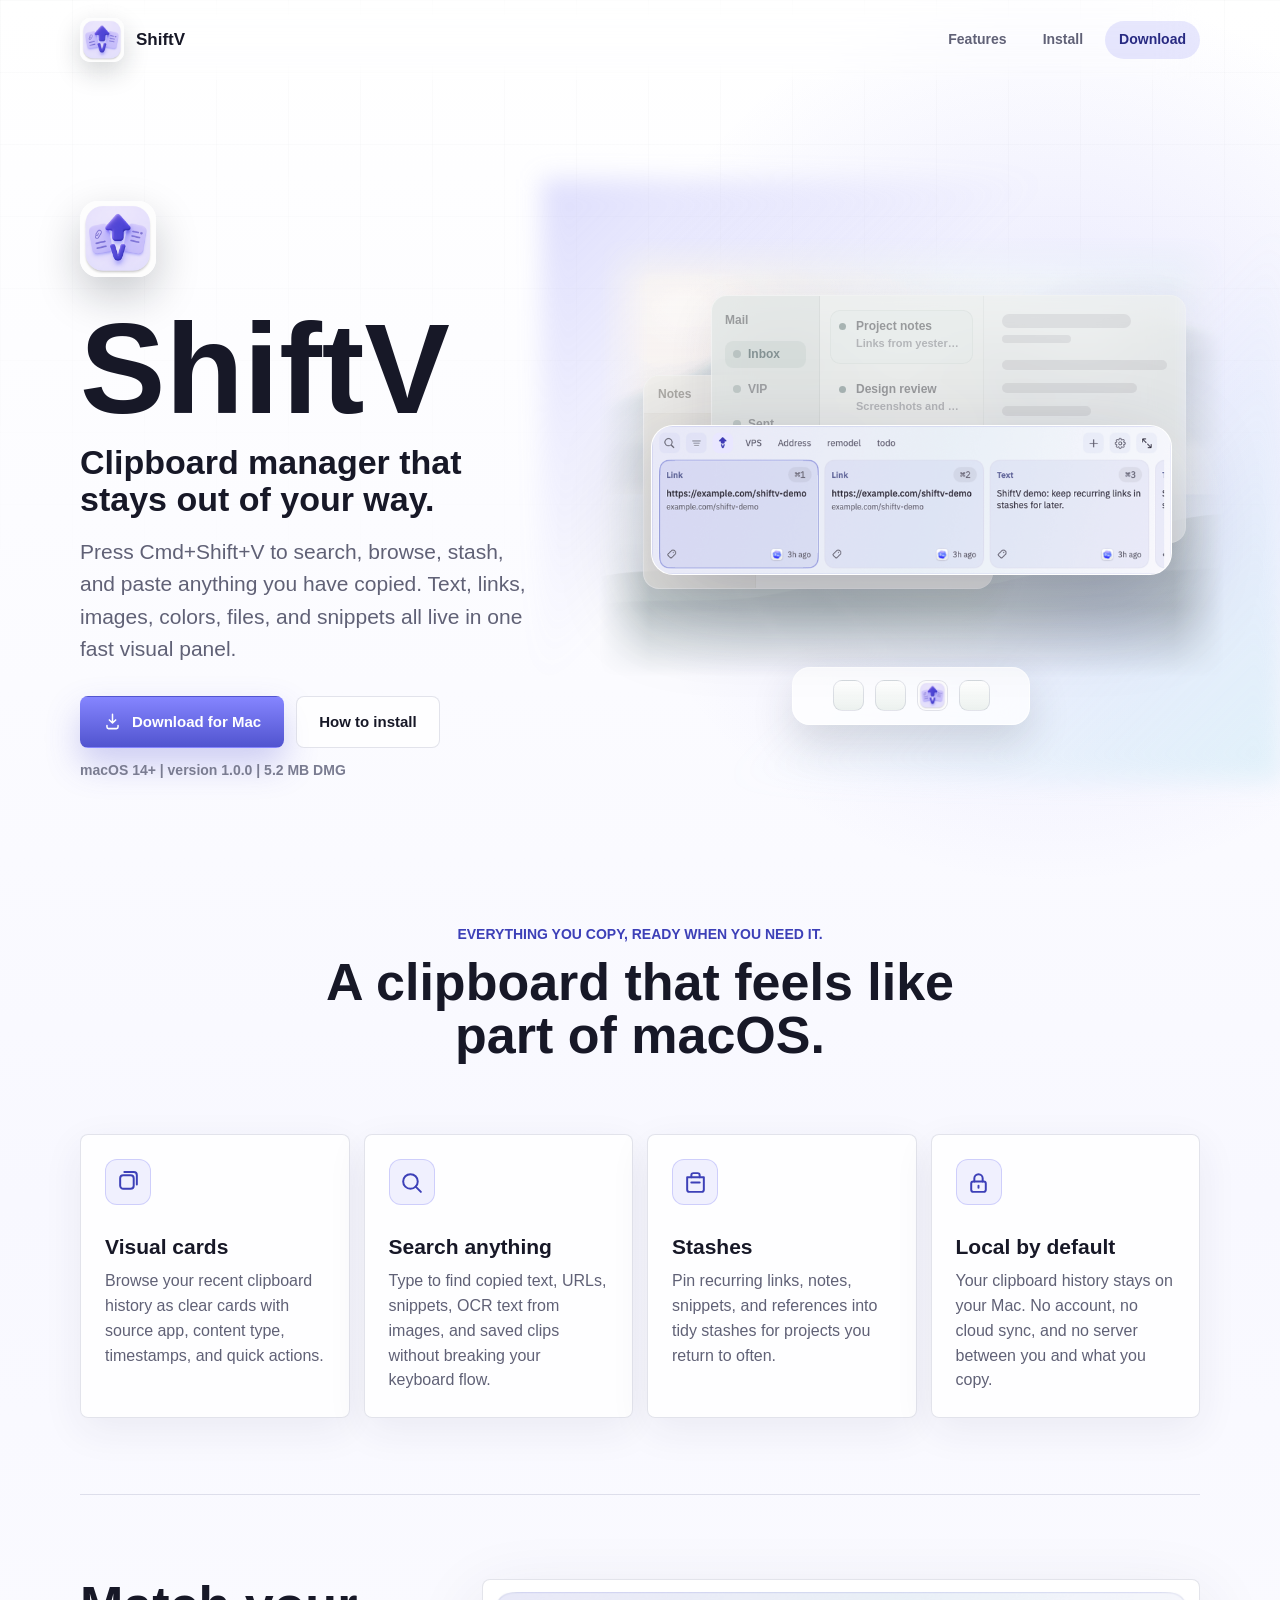
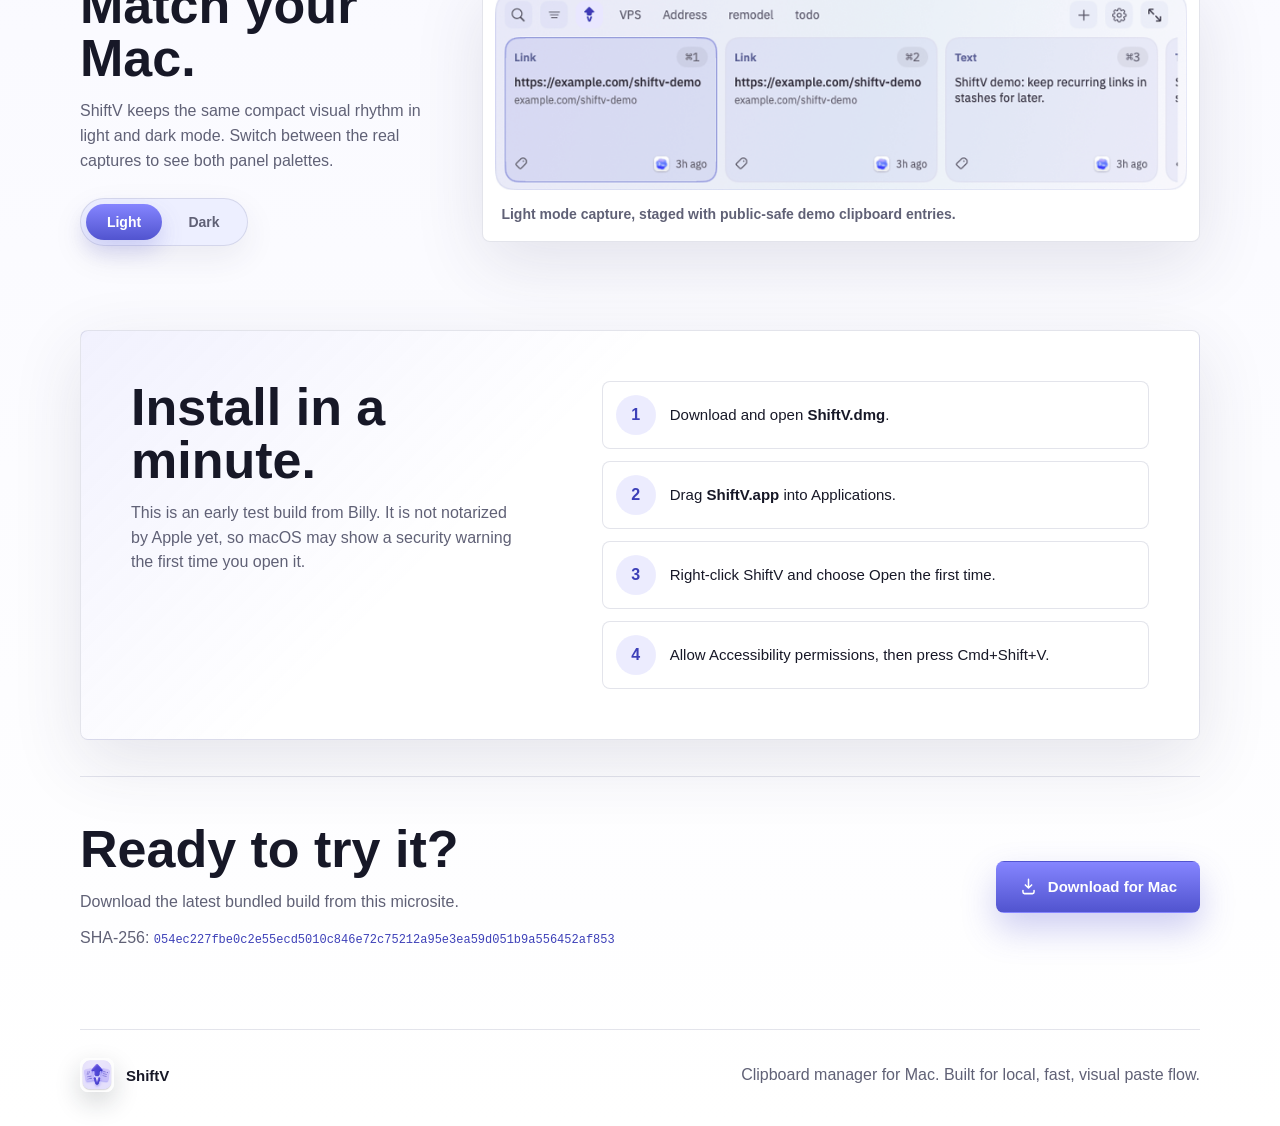
==== index.html @ 70cb9a15 "Add public ShiftV microsite" ====
<!doctype html>
<html lang="en">
  <head>
    <meta charset="utf-8">
    <meta name="viewport" content="width=device-width, initial-scale=1">
    <title>ShiftV - Clipboard manager for Mac</title>
    <meta
      name="description"
      content="ShiftV is a local-first macOS clipboard manager with visual cards, search, stashes, and Cmd+Shift+V access."
    >
    <meta name="theme-color" content="#f7faf9">
    <meta property="og:title" content="ShiftV - Clipboard manager for Mac">
    <meta
      property="og:description"
      content="Search, browse, stash, and paste anything you have copied on your Mac."
    >
    <meta property="og:type" content="website">
    <link rel="icon" href="./assets/shiftv-icon.png?v=2">
    <link rel="apple-touch-icon" href="./assets/shiftv-icon.png?v=2">
    <link rel="stylesheet" href="./styles.css?v=15">
    <script src="./theme-toggle.js?v=1" defer></script>
  </head>
  <body>
    <header class="site-header" aria-label="Main navigation">
      <a class="brand" href="#top" aria-label="ShiftV home">
        <img src="./assets/shiftv-icon.png?v=2" alt="" width="44" height="44">
        <span>ShiftV</span>
      </a>
      <nav class="nav-links" aria-label="Page sections">
        <a href="#features">Features</a>
        <a href="#install">Install</a>
        <a class="nav-download" href="./downloads/ShiftV.dmg" download>Download</a>
      </nav>
    </header>

    <main id="top">
      <section class="hero" aria-labelledby="hero-title">
        <div class="hero-copy">
          <img class="hero-icon" src="./assets/shiftv-icon.png?v=2" alt="" width="76" height="76">
          <h1 id="hero-title">ShiftV</h1>
          <p class="lede">Clipboard manager that stays out of your way.</p>
          <p class="hero-text">
            Press Cmd+Shift+V to search, browse, stash, and paste anything you have copied.
            Text, links, images, colors, files, and snippets all live in one fast visual panel.
          </p>
          <div class="hero-actions">
            <a class="button primary" href="./downloads/ShiftV.dmg" download>
              <svg aria-hidden="true" viewBox="0 0 24 24">
                <path d="M12 3v11m0 0 4-4m-4 4-4-4"></path>
                <path d="M5 17v2a2 2 0 0 0 2 2h10a2 2 0 0 0 2-2v-2"></path>
              </svg>
              Download for Mac
            </a>
            <a class="button secondary" href="#install">How to install</a>
          </div>
          <p class="download-meta">macOS 14+ | version 1.0.0 | 5.2 MB DMG</p>
        </div>

        <div class="hero-media" aria-label="ShiftV clipboard panel preview">
          <div class="screen-glow"></div>
          <div class="computer-stage">
            <div class="desktop-scene" aria-hidden="true">
              <div class="desktop-window mail-window">
                <div class="mail-sidebar">
                  <strong>Mail</strong>
                  <span class="mail-folder is-active">
                    <i></i>
                    <span>Inbox</span>
                  </span>
                  <span class="mail-folder">
                    <i></i>
                    <span>VIP</span>
                  </span>
                  <span class="mail-folder">
                    <i></i>
                    <span>Sent</span>
                  </span>
                </div>
                <div class="mail-list">
                  <article class="mail-message is-selected">
                    <span class="mail-dot"></span>
                    <div>
                      <strong>Project notes</strong>
                      <span>Links from yesterday</span>
                    </div>
                  </article>
                  <article class="mail-message">
                    <span class="mail-dot"></span>
                    <div>
                      <strong>Design review</strong>
                      <span>Screenshots and comments</span>
                    </div>
                  </article>
                  <article class="mail-message">
                    <span class="mail-dot"></span>
                    <div>
                      <strong>Receipt</strong>
                      <span>Order confirmation</span>
                    </div>
                  </article>
                </div>
                <div class="mail-preview">
                  <div class="mail-preview-header">
                    <span></span>
                    <span></span>
                  </div>
                  <i></i>
                  <i></i>
                  <i></i>
                </div>
              </div>
              <div class="desktop-window notes-window">
                <div class="notes-toolbar">
                  <strong>Notes</strong>
                  <span></span>
                  <span></span>
                </div>
                <div class="notes-body">
                  <div class="notes-list">
                    <span class="is-active"></span>
                    <span></span>
                    <span></span>
                  </div>
                  <div class="notes-page">
                    <strong>Launch checklist</strong>
                    <i></i>
                    <i></i>
                    <i></i>
                  </div>
                </div>
              </div>
            </div>
            <div class="panel-shell">
              <img
                src="./assets/shiftv-panel-light@2x.png"
                alt="Real ShiftV light mode clipboard panel with visual cards"
              >
            </div>
          </div>
          <div class="dock-strip" aria-hidden="true">
            <span class="dock-dot"></span>
            <span class="dock-dot"></span>
            <span class="dock-dot active"></span>
            <span class="dock-dot"></span>
          </div>
        </div>
      </section>

      <section class="promise" aria-labelledby="promise-title">
        <p class="section-kicker">Everything you copy, ready when you need it.</p>
        <h2 id="promise-title">A clipboard that feels like part of macOS.</h2>
      </section>

      <section class="feature-layout" id="features" aria-label="ShiftV features">
        <article class="feature-card">
          <div class="feature-icon" aria-hidden="true">
            <svg viewBox="0 0 24 24">
              <rect x="4" y="5" width="13" height="13" rx="3"></rect>
              <path d="M8 2h9a3 3 0 0 1 3 3v9"></path>
            </svg>
          </div>
          <h3>Visual cards</h3>
          <p>
            Browse your recent clipboard history as clear cards with source app, content type,
            timestamps, and quick actions.
          </p>
        </article>

        <article class="feature-card">
          <div class="feature-icon" aria-hidden="true">
            <svg viewBox="0 0 24 24">
              <circle cx="11" cy="11" r="7"></circle>
              <path d="m16 16 5 5"></path>
            </svg>
          </div>
          <h3>Search anything</h3>
          <p>
            Type to find copied text, URLs, snippets, OCR text from images, and saved clips
            without breaking your keyboard flow.
          </p>
        </article>

        <article class="feature-card">
          <div class="feature-icon" aria-hidden="true">
            <svg viewBox="0 0 24 24">
              <path d="M4 7h16v12a2 2 0 0 1-2 2H6a2 2 0 0 1-2-2Z"></path>
              <path d="M8 7V5a2 2 0 0 1 2-2h4a2 2 0 0 1 2 2v2"></path>
              <path d="M8 12h8"></path>
            </svg>
          </div>
          <h3>Stashes</h3>
          <p>
            Pin recurring links, notes, snippets, and references into tidy stashes for projects
            you return to often.
          </p>
        </article>

        <article class="feature-card">
          <div class="feature-icon" aria-hidden="true">
            <svg viewBox="0 0 24 24">
              <rect x="5" y="11" width="14" height="10" rx="2"></rect>
              <path d="M8 11V8a4 4 0 0 1 8 0v3"></path>
              <path d="M12 15v2"></path>
            </svg>
          </div>
          <h3>Local by default</h3>
          <p>
            Your clipboard history stays on your Mac. No account, no cloud sync, and no server
            between you and what you copy.
          </p>
        </article>
      </section>

      <section class="showcase theme-showcase" aria-labelledby="theme-title">
        <div class="showcase-copy">
          <h2 id="theme-title">Match your Mac.</h2>
          <p>
            ShiftV keeps the same compact visual rhythm in light and dark mode. Switch between
            the real captures to see both panel palettes.
          </p>
          <div class="theme-toggle" role="group" aria-label="Preview ShiftV appearance">
            <button class="is-active" type="button" data-theme-option="light" aria-pressed="true">Light</button>
            <button type="button" data-theme-option="dark" aria-pressed="false">Dark</button>
          </div>
        </div>
        <figure class="real-capture theme-preview" data-active-theme="light">
          <div class="theme-image-stack">
            <img
              class="theme-image is-active"
              data-theme-image="light"
              src="./assets/shiftv-panel-light@2x.png"
              alt="Real ShiftV panel capture in light mode"
            >
            <img
              class="theme-image"
              data-theme-image="dark"
              src="./assets/shiftv-panel-dark.png"
              alt="Real ShiftV panel capture in dark mode"
            >
          </div>
          <figcaption data-theme-caption>Light mode capture, staged with public-safe demo clipboard entries.</figcaption>
        </figure>
      </section>

      <section class="install" id="install" aria-labelledby="install-title">
        <div class="install-copy">
          <h2 id="install-title">Install in a minute.</h2>
          <p>
            This is an early test build from Billy. It is not notarized by Apple yet, so macOS
            may show a security warning the first time you open it.
          </p>
        </div>
        <ol class="steps">
          <li>
            <span>1</span>
            <p>Download and open <strong>ShiftV.dmg</strong>.</p>
          </li>
          <li>
            <span>2</span>
            <p>Drag <strong>ShiftV.app</strong> into Applications.</p>
          </li>
          <li>
            <span>3</span>
            <p>Right-click ShiftV and choose Open the first time.</p>
          </li>
          <li>
            <span>4</span>
            <p>Allow Accessibility permissions, then press Cmd+Shift+V.</p>
          </li>
        </ol>
      </section>

      <section class="download-panel" aria-labelledby="download-title">
        <div>
          <h2 id="download-title">Ready to try it?</h2>
          <p>Download the latest bundled build from this microsite.</p>
          <p class="checksum">
            SHA-256: <code>054ec227fbe0c2e55ecd5010c846e72c75212a95e3ea59d051b9a556452af853</code>
          </p>
        </div>
        <a class="button primary" href="./downloads/ShiftV.dmg" download>
          <svg aria-hidden="true" viewBox="0 0 24 24">
            <path d="M12 3v11m0 0 4-4m-4 4-4-4"></path>
            <path d="M5 17v2a2 2 0 0 0 2 2h10a2 2 0 0 0 2-2v-2"></path>
          </svg>
          Download for Mac
        </a>
      </section>
    </main>

    <footer class="site-footer">
      <a class="brand small" href="#top" aria-label="ShiftV home">
        <img src="./assets/shiftv-icon.png?v=2" alt="" width="34" height="34">
        <span>ShiftV</span>
      </a>
      <p>Clipboard manager for Mac. Built for local, fast, visual paste flow.</p>
    </footer>
  </body>
</html>
---- styles.css ----
:root {
  color-scheme: light;
  --bg: #f8f8ff;
  --bg-strong: #eef0ff;
  --text: #171827;
  --muted: #606176;
  --faint: #7a7c91;
  --line: rgba(61, 63, 111, 0.14);
  --line-strong: rgba(61, 63, 111, 0.22);
  --surface: rgba(255, 255, 255, 0.78);
  --surface-solid: #ffffff;
  --dark: #252735;
  --accent: #7878f4;
  --accent-dark: #3d40b8;
  --accent-soft: #e8eaff;
  --cyan: #8fd9e8;
  --warm: #b58df4;
  --shadow-soft: 0 22px 70px rgba(47, 48, 88, 0.12);
  --shadow-panel: 0 28px 90px rgba(35, 36, 61, 0.26);
  --radius: 8px;
  --radius-lg: 18px;
  --content: min(1120px, calc(100vw - 40px));
}

* {
  box-sizing: border-box;
}

html {
  scroll-behavior: smooth;
}

body {
  margin: 0;
  background:
    radial-gradient(circle at 82% 16%, rgba(120, 120, 244, 0.18), transparent 28rem),
    linear-gradient(180deg, #ffffff 0%, var(--bg) 44%, #ffffff 100%);
  color: var(--text);
  font-family: -apple-system, BlinkMacSystemFont, "SF Pro Display", "SF Pro Text", Inter, sans-serif;
  letter-spacing: 0;
}

body::before {
  position: fixed;
  inset: 0;
  z-index: -1;
  pointer-events: none;
  content: "";
  background-image:
    linear-gradient(rgba(21, 31, 40, 0.035) 1px, transparent 1px),
    linear-gradient(90deg, rgba(21, 31, 40, 0.035) 1px, transparent 1px);
  background-size: 72px 72px;
  mask-image: linear-gradient(180deg, rgba(0, 0, 0, 0.55), transparent 68%);
}

img {
  display: block;
  max-width: 100%;
}

a {
  color: inherit;
  text-decoration: none;
}

svg {
  display: block;
  width: 1em;
  height: 1em;
  fill: none;
  stroke: currentColor;
  stroke-linecap: round;
  stroke-linejoin: round;
  stroke-width: 1.9;
}

.site-header {
  position: sticky;
  top: 0;
  z-index: 20;
  display: flex;
  align-items: center;
  justify-content: space-between;
  width: var(--content);
  margin: 0 auto;
  padding: 18px 0;
  backdrop-filter: blur(18px);
}

.brand {
  display: inline-flex;
  align-items: center;
  gap: 12px;
  color: var(--text);
  font-size: 17px;
  font-weight: 750;
}

.brand img {
  border-radius: 10px;
  box-shadow: 0 10px 26px rgba(22, 32, 39, 0.18);
}

.brand.small {
  font-size: 15px;
}

.brand.small img {
  border-radius: 8px;
}

.nav-links {
  display: flex;
  align-items: center;
  gap: 8px;
  font-size: 14px;
  font-weight: 680;
  color: var(--muted);
}

.nav-links a {
  min-height: 38px;
  padding: 10px 14px;
  border-radius: 999px;
}

.nav-links a:hover {
  color: var(--text);
  background: rgba(255, 255, 255, 0.72);
}

.nav-links .nav-download {
  color: #282a82;
  background: rgba(120, 120, 244, 0.17);
}

main {
  overflow: hidden;
}

.hero {
  display: grid;
  grid-template-columns: minmax(0, 0.88fr) minmax(440px, 1.12fr);
  gap: clamp(36px, 7vw, 92px);
  align-items: center;
  width: var(--content);
  min-height: calc(100vh - 72px);
  margin: 0 auto;
  padding: clamp(44px, 7vh, 84px) 0 72px;
}

.hero-copy {
  position: relative;
  z-index: 2;
}

.hero-icon {
  width: 76px;
  height: 76px;
  margin-bottom: 34px;
  border-radius: 18px;
  box-shadow: 0 18px 44px rgba(15, 24, 30, 0.22);
}

h1,
h2,
h3,
p {
  margin-top: 0;
}

h1 {
  max-width: 8ch;
  margin-bottom: 18px;
  font-size: clamp(72px, 11vw, 128px);
  font-weight: 820;
  line-height: 0.9;
  letter-spacing: 0;
}

.lede {
  max-width: 520px;
  margin-bottom: 18px;
  font-size: clamp(24px, 3vw, 34px);
  font-weight: 770;
  line-height: 1.08;
  letter-spacing: 0;
}

.hero-text {
  max-width: 560px;
  margin-bottom: 30px;
  color: var(--muted);
  font-size: clamp(17px, 2vw, 21px);
  line-height: 1.55;
}

.hero-actions {
  display: flex;
  flex-wrap: wrap;
  gap: 12px;
  align-items: center;
}

.button {
  display: inline-flex;
  align-items: center;
  justify-content: center;
  min-height: 52px;
  gap: 10px;
  padding: 0 22px;
  border: 1px solid transparent;
  border-radius: var(--radius);
  font-size: 15px;
  font-weight: 780;
  line-height: 1;
  transition:
    transform 180ms ease,
    box-shadow 180ms ease,
    border-color 180ms ease,
    background 180ms ease;
}

.button:hover {
  transform: translateY(-1px);
}

.button.primary {
  color: white;
  background: linear-gradient(180deg, #8585ff, #5154cf);
  box-shadow: 0 16px 34px rgba(81, 84, 207, 0.28);
}

.button.primary:hover {
  box-shadow: 0 20px 42px rgba(81, 84, 207, 0.34);
}

.button.secondary {
  color: var(--text);
  background: rgba(255, 255, 255, 0.72);
  border-color: var(--line);
}

.button svg {
  width: 19px;
  height: 19px;
}

.download-meta {
  margin: 14px 0 0;
  color: var(--faint);
  font-size: 14px;
  font-weight: 610;
}

.hero-media {
  position: relative;
  min-width: 0;
}

.screen-glow {
  position: absolute;
  inset: -16% -14% -12%;
  z-index: 0;
  background:
    linear-gradient(135deg, rgba(120, 120, 244, 0.24), transparent 38%),
    linear-gradient(315deg, rgba(143, 217, 232, 0.22), transparent 42%),
    radial-gradient(circle at 48% 50%, rgba(255, 255, 255, 0.88), transparent 38%);
  filter: blur(12px);
}

.computer-stage {
  position: relative;
  min-height: 440px;
  padding: 42px 28px 72px;
}

.desktop-scene {
  position: absolute;
  inset: -18px -24px 18px;
  z-index: 1;
  overflow: visible;
  border: 0;
  border-radius: 0;
  background:
    linear-gradient(180deg, rgba(255, 255, 255, 0.22), rgba(245, 247, 255, 0.46)),
    url("./assets/hero-landscape-bg.png") center / cover;
  box-shadow: none;
  filter: saturate(0.82) contrast(0.94) brightness(1.04);
  mask-image:
    linear-gradient(90deg, transparent 0, #000 8%, #000 92%, transparent 100%),
    linear-gradient(180deg, transparent 0, #000 10%, #000 84%, transparent 100%);
  mask-composite: intersect;
}

.desktop-scene::before {
  position: absolute;
  inset: 0;
  content: "";
  background:
    radial-gradient(circle at 70% 20%, rgba(255, 255, 255, 0.44), transparent 22rem),
    linear-gradient(115deg, rgba(255, 255, 255, 0.26), transparent 42%);
  pointer-events: none;
  z-index: 0;
}

.desktop-scene::after {
  position: absolute;
  right: -12%;
  bottom: -24%;
  width: 58%;
  height: 68%;
  content: "";
  background: radial-gradient(circle, rgba(120, 120, 244, 0.12), transparent 68%);
  pointer-events: none;
  z-index: 0;
}

.desktop-window {
  position: absolute;
  display: grid;
  z-index: 2;
  overflow: hidden;
  border: 1px solid rgba(255, 255, 255, 0.46);
  border-radius: 16px;
  box-shadow: 0 16px 44px rgba(47, 48, 88, 0.1);
  filter: saturate(0.58) contrast(0.86) brightness(1.04);
  backdrop-filter: blur(20px) saturate(0.7);
}

.mail-window {
  top: 58px;
  right: 38px;
  z-index: 3;
  grid-template-columns: 108px minmax(140px, 0.9fr) minmax(160px, 1.1fr);
  width: min(560px, 76%);
  height: 248px;
  background: rgba(232, 240, 237, 0.5);
}

.notes-window {
  top: 138px;
  left: 44px;
  grid-template-rows: 38px minmax(0, 1fr);
  width: min(410px, 56%);
  height: 214px;
  background: rgba(248, 242, 231, 0.48);
  box-shadow: 0 14px 38px rgba(79, 65, 43, 0.08);
}

.mail-sidebar {
  display: grid;
  align-content: start;
  gap: 8px;
  padding: 17px 13px;
  background: rgba(221, 234, 229, 0.52);
  border-right: 1px solid rgba(54, 90, 83, 0.07);
}

.mail-sidebar strong {
  margin-bottom: 6px;
  color: rgba(23, 24, 39, 0.42);
  font-size: 12px;
  font-weight: 780;
}

.mail-folder {
  display: flex;
  align-items: center;
  min-height: 27px;
  gap: 7px;
  padding: 0 8px;
  border-radius: 8px;
  color: rgba(23, 24, 39, 0.38);
  font-size: 12px;
  font-weight: 670;
}

.mail-folder.is-active {
  color: rgba(66, 108, 114, 0.72);
  background: rgba(126, 164, 158, 0.12);
}

.mail-folder i {
  flex: 0 0 auto;
  width: 8px;
  height: 8px;
  border-radius: 50%;
  background: rgba(92, 136, 130, 0.32);
}

.mail-list {
  display: grid;
  align-content: start;
  gap: 9px;
  padding: 14px 10px;
  background: rgba(246, 250, 248, 0.42);
  border-right: 1px solid rgba(54, 90, 83, 0.06);
}

.mail-message {
  display: grid;
  grid-template-columns: 9px minmax(0, 1fr);
  align-items: start;
  gap: 8px;
  min-height: 54px;
  padding: 9px;
  border-radius: 10px;
  color: rgba(23, 24, 39, 0.34);
}

.mail-message.is-selected {
  background: rgba(226, 239, 237, 0.48);
  box-shadow: inset 0 0 0 1px rgba(92, 136, 130, 0.08);
}

.mail-dot {
  width: 7px;
  height: 7px;
  margin-top: 4px;
  border-radius: 50%;
  background: rgba(120, 157, 152, 0.72);
}

.mail-message strong,
.mail-message span {
  display: block;
  overflow: hidden;
  text-overflow: ellipsis;
  white-space: nowrap;
}

.mail-message strong {
  margin-bottom: 4px;
  color: rgba(23, 24, 39, 0.44);
  font-size: 12px;
  font-weight: 760;
}

.mail-message span {
  color: rgba(96, 97, 118, 0.44);
  font-size: 11px;
  font-weight: 560;
}

.mail-preview {
  display: grid;
  align-content: start;
  gap: 13px;
  padding: 18px 18px 0;
  background: rgba(250, 252, 251, 0.34);
}

.mail-preview-header {
  display: grid;
  gap: 7px;
  margin-bottom: 4px;
}

.mail-preview-header span,
.mail-preview i {
  display: block;
  border-radius: 999px;
  background: rgba(23, 24, 39, 0.08);
}

.mail-preview-header span:first-child {
  width: 78%;
  height: 14px;
}

.mail-preview-header span:last-child {
  width: 42%;
  height: 8px;
}

.mail-preview i {
  height: 10px;
}

.mail-preview i:nth-child(3) {
  width: 82%;
}

.mail-preview i:nth-child(4) {
  width: 54%;
}

.notes-toolbar {
  display: flex;
  align-items: center;
  gap: 8px;
  padding: 0 14px;
  border-bottom: 1px solid rgba(119, 92, 46, 0.06);
  background: rgba(250, 246, 235, 0.44);
}

.notes-toolbar strong {
  margin-right: auto;
  color: rgba(56, 47, 32, 0.4);
  font-size: 12px;
  font-weight: 780;
}

.notes-toolbar span {
  width: 18px;
  height: 18px;
  border-radius: 6px;
  background: rgba(189, 163, 112, 0.14);
}

.notes-body {
  display: grid;
  grid-template-columns: 112px minmax(0, 1fr);
  min-height: 0;
}

.notes-list {
  display: grid;
  align-content: start;
  gap: 10px;
  padding: 14px 12px;
  background: rgba(239, 228, 207, 0.28);
  border-right: 1px solid rgba(119, 92, 46, 0.05);
}

.notes-list span {
  height: 28px;
  border-radius: 9px;
  background: rgba(128, 111, 82, 0.08);
}

.notes-list span.is-active {
  background: rgba(204, 177, 121, 0.16);
  box-shadow: inset 0 0 0 1px rgba(150, 122, 72, 0.06);
}

.notes-page {
  display: grid;
  align-content: start;
  gap: 12px;
  padding: 17px;
  background: rgba(255, 252, 244, 0.32);
}

.notes-page strong {
  color: rgba(56, 47, 32, 0.42);
  font-size: 13px;
  font-weight: 780;
}

.notes-page i {
  display: block;
  height: 9px;
  border-radius: 999px;
  background: rgba(79, 65, 43, 0.08);
}

.notes-page i:nth-child(3) {
  width: 76%;
}

.notes-page i:nth-child(4) {
  width: 48%;
}

.panel-shell {
  position: relative;
  z-index: 5;
  width: min(760px, 100%);
  margin: 128px auto 0;
  border: 1px solid rgba(255, 255, 255, 0.52);
  border-radius: 22px;
  background: #ffffff;
  box-shadow: var(--shadow-panel);
}

.panel-shell img {
  width: 100%;
  border-radius: 21px;
  image-rendering: auto;
}

.dock-strip {
  position: relative;
  z-index: 4;
  display: flex;
  align-items: center;
  justify-content: center;
  gap: 11px;
  width: fit-content;
  min-width: 238px;
  height: 58px;
  margin: -28px auto 0;
  padding: 0 22px;
  border: 1px solid rgba(255, 255, 255, 0.78);
  border-radius: 18px;
  background: rgba(255, 255, 255, 0.76);
  box-shadow: 0 18px 42px rgba(35, 52, 60, 0.16);
  backdrop-filter: blur(18px);
}

.dock-dot {
  width: 31px;
  height: 31px;
  border: 1px solid var(--line);
  border-radius: 9px;
  background:
    linear-gradient(180deg, rgba(255, 255, 255, 0.92), rgba(233, 239, 236, 0.88)),
    var(--surface-solid);
}

.dock-dot.active {
  background-image: url("./assets/shiftv-icon.png?v=2");
  background-size: cover;
}

.promise {
  width: var(--content);
  margin: 0 auto;
  padding: 18px 0 28px;
  text-align: center;
}

.section-kicker {
  margin-bottom: 14px;
  color: var(--accent-dark);
  font-size: 14px;
  font-weight: 780;
  text-transform: uppercase;
}

.promise h2,
.showcase-copy h2,
.install h2,
.download-panel h2 {
  margin-bottom: 14px;
  font-size: clamp(32px, 5vw, 52px);
  font-weight: 810;
  line-height: 1.02;
  letter-spacing: 0;
}

.promise h2 {
  max-width: 720px;
  margin-right: auto;
  margin-left: auto;
}

.feature-layout {
  display: grid;
  grid-template-columns: repeat(4, minmax(0, 1fr));
  gap: 14px;
  width: var(--content);
  margin: 0 auto;
  padding: 30px 0 76px;
}

.feature-card {
  min-height: 282px;
  padding: 24px;
  border: 1px solid var(--line);
  border-radius: var(--radius);
  background: rgba(255, 255, 255, 0.76);
  box-shadow: 0 12px 40px rgba(47, 48, 88, 0.07);
}

.feature-icon {
  display: grid;
  place-items: center;
  width: 46px;
  height: 46px;
  margin-bottom: 30px;
  border: 1px solid rgba(120, 120, 244, 0.28);
  border-radius: 12px;
  color: var(--accent-dark);
  background: rgba(120, 120, 244, 0.1);
}

.feature-icon svg {
  width: 25px;
  height: 25px;
}

.feature-card h3 {
  margin-bottom: 10px;
  font-size: 21px;
  line-height: 1.15;
}

.feature-card p,
.showcase-copy p,
.install-copy p,
.download-panel p,
.site-footer p {
  margin-bottom: 0;
  color: var(--muted);
  font-size: 16px;
  line-height: 1.55;
}

.showcase {
  display: grid;
  grid-template-columns: minmax(260px, 0.48fr) minmax(0, 1fr);
  gap: clamp(28px, 5vw, 58px);
  align-items: start;
  width: var(--content);
  margin: 0 auto;
  padding: 84px 0;
  border-top: 1px solid var(--line);
}

.showcase-copy {
  position: sticky;
  top: 104px;
}

.theme-toggle {
  display: inline-flex;
  gap: 4px;
  margin-top: 24px;
  padding: 5px;
  border: 1px solid var(--line);
  border-radius: 999px;
  background: rgba(232, 234, 255, 0.72);
  box-shadow: 0 12px 32px rgba(47, 48, 88, 0.08);
}

.theme-toggle button {
  min-width: 76px;
  min-height: 36px;
  padding: 0 16px;
  border: 0;
  border-radius: 999px;
  color: var(--muted);
  background: transparent;
  font: inherit;
  font-size: 14px;
  font-weight: 760;
  cursor: pointer;
}

.theme-toggle button.is-active {
  color: white;
  background: linear-gradient(180deg, #8585ff, #5154cf);
  box-shadow: 0 10px 22px rgba(81, 84, 207, 0.22);
}

figure {
  margin: 0;
  overflow: hidden;
  border: 1px solid var(--line);
  border-radius: var(--radius);
  background: var(--surface-solid);
  box-shadow: var(--shadow-soft);
  transition:
    background-color 180ms ease,
    border-color 180ms ease;
}

figure img {
  width: 100%;
  aspect-ratio: 824 / 236;
  object-fit: cover;
  object-position: top left;
}

.real-capture {
  align-self: start;
}

.theme-image-stack {
  position: relative;
  overflow: hidden;
  width: calc(100% - 24px);
  margin: 12px 12px 0;
  aspect-ratio: 801 / 229;
  border-radius: 8px;
  background: #ffffff;
  transition: background-color 180ms ease;
}

.theme-image-stack .theme-image {
  position: absolute;
  inset: 0;
  width: 100%;
  max-width: none;
  height: 100%;
  object-fit: cover;
  object-position: top left;
  opacity: 0;
  transition: opacity 180ms ease;
}

.theme-image-stack .theme-image.is-active {
  opacity: 1;
}

.theme-preview[data-active-theme="light"] .theme-image-stack {
  background: #ffffff;
}

.theme-preview[data-active-theme="dark"] {
  border-color: rgba(255, 255, 255, 0.08);
  background: #232532;
}

.theme-preview[data-active-theme="dark"] .theme-image-stack {
  background: #232532;
}

.theme-preview[data-active-theme="dark"] figcaption {
  color: #d7d8ea;
}

figcaption {
  padding: 15px 18px 17px;
  color: var(--muted);
  font-size: 14px;
  font-weight: 650;
  line-height: 1.35;
  transition: color 180ms ease;
}

.install {
  display: grid;
  grid-template-columns: minmax(280px, 0.72fr) minmax(360px, 1fr);
  gap: clamp(28px, 6vw, 78px);
  width: var(--content);
  margin: 0 auto 22px;
  padding: clamp(30px, 5vw, 50px);
  border: 1px solid var(--line);
  border-radius: var(--radius);
  background:
    linear-gradient(135deg, rgba(120, 120, 244, 0.1), transparent 38%),
    rgba(255, 255, 255, 0.82);
  box-shadow: var(--shadow-soft);
}

.steps {
  display: grid;
  gap: 12px;
  margin: 0;
  padding: 0;
  list-style: none;
}

.steps li {
  display: grid;
  grid-template-columns: 40px 1fr;
  gap: 14px;
  align-items: center;
  min-height: 62px;
  padding: 13px;
  border: 1px solid var(--line);
  border-radius: var(--radius);
  background: rgba(255, 255, 255, 0.76);
}

.steps span {
  display: grid;
  place-items: center;
  width: 40px;
  height: 40px;
  border-radius: 50%;
  color: var(--accent-dark);
  background: rgba(120, 120, 244, 0.14);
  font-weight: 820;
}

.steps p {
  margin: 0;
  color: var(--text);
  font-size: 15px;
  line-height: 1.4;
}

.download-panel {
  display: flex;
  gap: 24px;
  align-items: center;
  justify-content: space-between;
  width: var(--content);
  margin: 36px auto 0;
  padding: clamp(28px, 5vw, 46px) 0 78px;
  border-top: 1px solid var(--line);
}

.checksum {
  margin-top: 12px;
}

code {
  display: inline-block;
  max-width: min(100%, 600px);
  overflow-wrap: anywhere;
  color: #3d40b8;
  font-family: "SF Mono", SFMono-Regular, ui-monospace, Menlo, Consolas, monospace;
  font-size: 12px;
}

.site-footer {
  display: flex;
  align-items: center;
  justify-content: space-between;
  width: var(--content);
  margin: 0 auto;
  padding: 28px 0 34px;
  border-top: 1px solid var(--line);
}

.site-footer p {
  max-width: 520px;
  text-align: right;
}

@media (max-width: 980px) {
  .hero {
    grid-template-columns: 1fr;
    min-height: auto;
    padding-top: 38px;
  }

  .hero-copy {
    max-width: 720px;
  }

  .panel-shell {
    width: min(100%, 760px);
    margin: 124px auto 0;
    transform: none;
  }

  .feature-layout {
    grid-template-columns: repeat(2, minmax(0, 1fr));
  }

  .showcase,
  .install {
    grid-template-columns: 1fr;
  }

  .showcase-copy {
    position: static;
  }

  .download-panel,
  .site-footer {
    align-items: flex-start;
    flex-direction: column;
  }

  .site-footer p {
    text-align: left;
  }
}

@media (max-width: 640px) {
  :root {
    --content: min(100vw - 28px, 1120px);
  }

  .site-header {
    position: static;
    padding: 14px 0;
  }

  .nav-links a:not(.nav-download) {
    display: none;
  }

  .hero {
    padding: 28px 0 52px;
  }

  .computer-stage {
    min-height: 292px;
    padding: 22px 0 50px;
  }

  .desktop-scene {
    inset: 0 0 28px;
    mask-image:
      linear-gradient(90deg, transparent 0, #000 5%, #000 95%, transparent 100%),
      linear-gradient(180deg, transparent 0, #000 6%, #000 88%, transparent 100%);
  }

  .desktop-window {
    border-radius: 12px;
  }

  .mail-window {
    top: 46px;
    right: 14px;
    grid-template-columns: 58px 1fr;
    width: 82%;
    height: 148px;
  }

  .notes-window {
    top: 116px;
    left: 16px;
    grid-template-rows: 31px minmax(0, 1fr);
    width: 62%;
    height: 126px;
    border-radius: 12px;
  }

  .mail-sidebar {
    gap: 7px;
    padding: 13px 9px;
  }

  .mail-sidebar strong,
  .mail-folder span {
    display: none;
  }

  .mail-folder {
    justify-content: center;
    min-height: 22px;
    padding: 0;
  }

  .mail-folder i {
    height: 8px;
    width: 8px;
  }

  .mail-list {
    gap: 7px;
    padding: 10px 9px;
  }

  .mail-message {
    min-height: 36px;
    padding: 7px;
    border-radius: 8px;
  }

  .mail-message strong {
    margin-bottom: 3px;
    font-size: 10px;
  }

  .mail-message span {
    font-size: 9px;
  }

  .mail-preview {
    display: none;
  }

  .notes-toolbar {
    padding: 0 10px;
  }

  .notes-toolbar strong {
    font-size: 10px;
  }

  .notes-toolbar span {
    width: 14px;
    height: 14px;
    border-radius: 5px;
  }

  .notes-body {
    grid-template-columns: 52px minmax(0, 1fr);
  }

  .notes-list {
    gap: 7px;
    padding: 10px 8px;
  }

  .notes-list span {
    height: 18px;
    border-radius: 7px;
  }

  .notes-page {
    gap: 8px;
    padding: 11px;
  }

  .notes-page strong {
    font-size: 10px;
  }

  .notes-page i {
    height: 7px;
  }

  .hero-icon {
    width: 62px;
    height: 62px;
    margin-bottom: 28px;
    border-radius: 15px;
  }

  h1 {
    font-size: clamp(62px, 19vw, 88px);
  }

  .hero-actions,
  .button,
  .download-panel .button {
    width: 100%;
  }

  .button {
    min-height: 54px;
  }

  .dock-strip {
    min-width: 204px;
    height: 52px;
    margin-top: -20px;
  }

  .panel-shell {
    margin-top: 88px;
  }

  .dock-dot {
    width: 27px;
    height: 27px;
    border-radius: 8px;
  }

  .promise {
    text-align: left;
  }

  .feature-layout {
    grid-template-columns: 1fr;
    padding-bottom: 54px;
  }

  .feature-card {
    min-height: 224px;
  }

  .showcase {
    padding: 58px 0;
  }

  figure img {
    aspect-ratio: 1.38 / 1;
  }

  .theme-image-stack {
    aspect-ratio: 801 / 229;
  }

  .theme-toggle {
    width: 100%;
  }

  .theme-toggle button {
    flex: 1;
  }

  .install {
    padding: 22px;
  }

  .steps li {
    grid-template-columns: 34px 1fr;
  }

  .steps span {
    width: 34px;
    height: 34px;
  }
}

@media (prefers-reduced-motion: reduce) {
  *,
  *::before,
  *::after {
    scroll-behavior: auto !important;
    transition-duration: 0.01ms !important;
    animation-duration: 0.01ms !important;
    animation-iteration-count: 1 !important;
  }
}
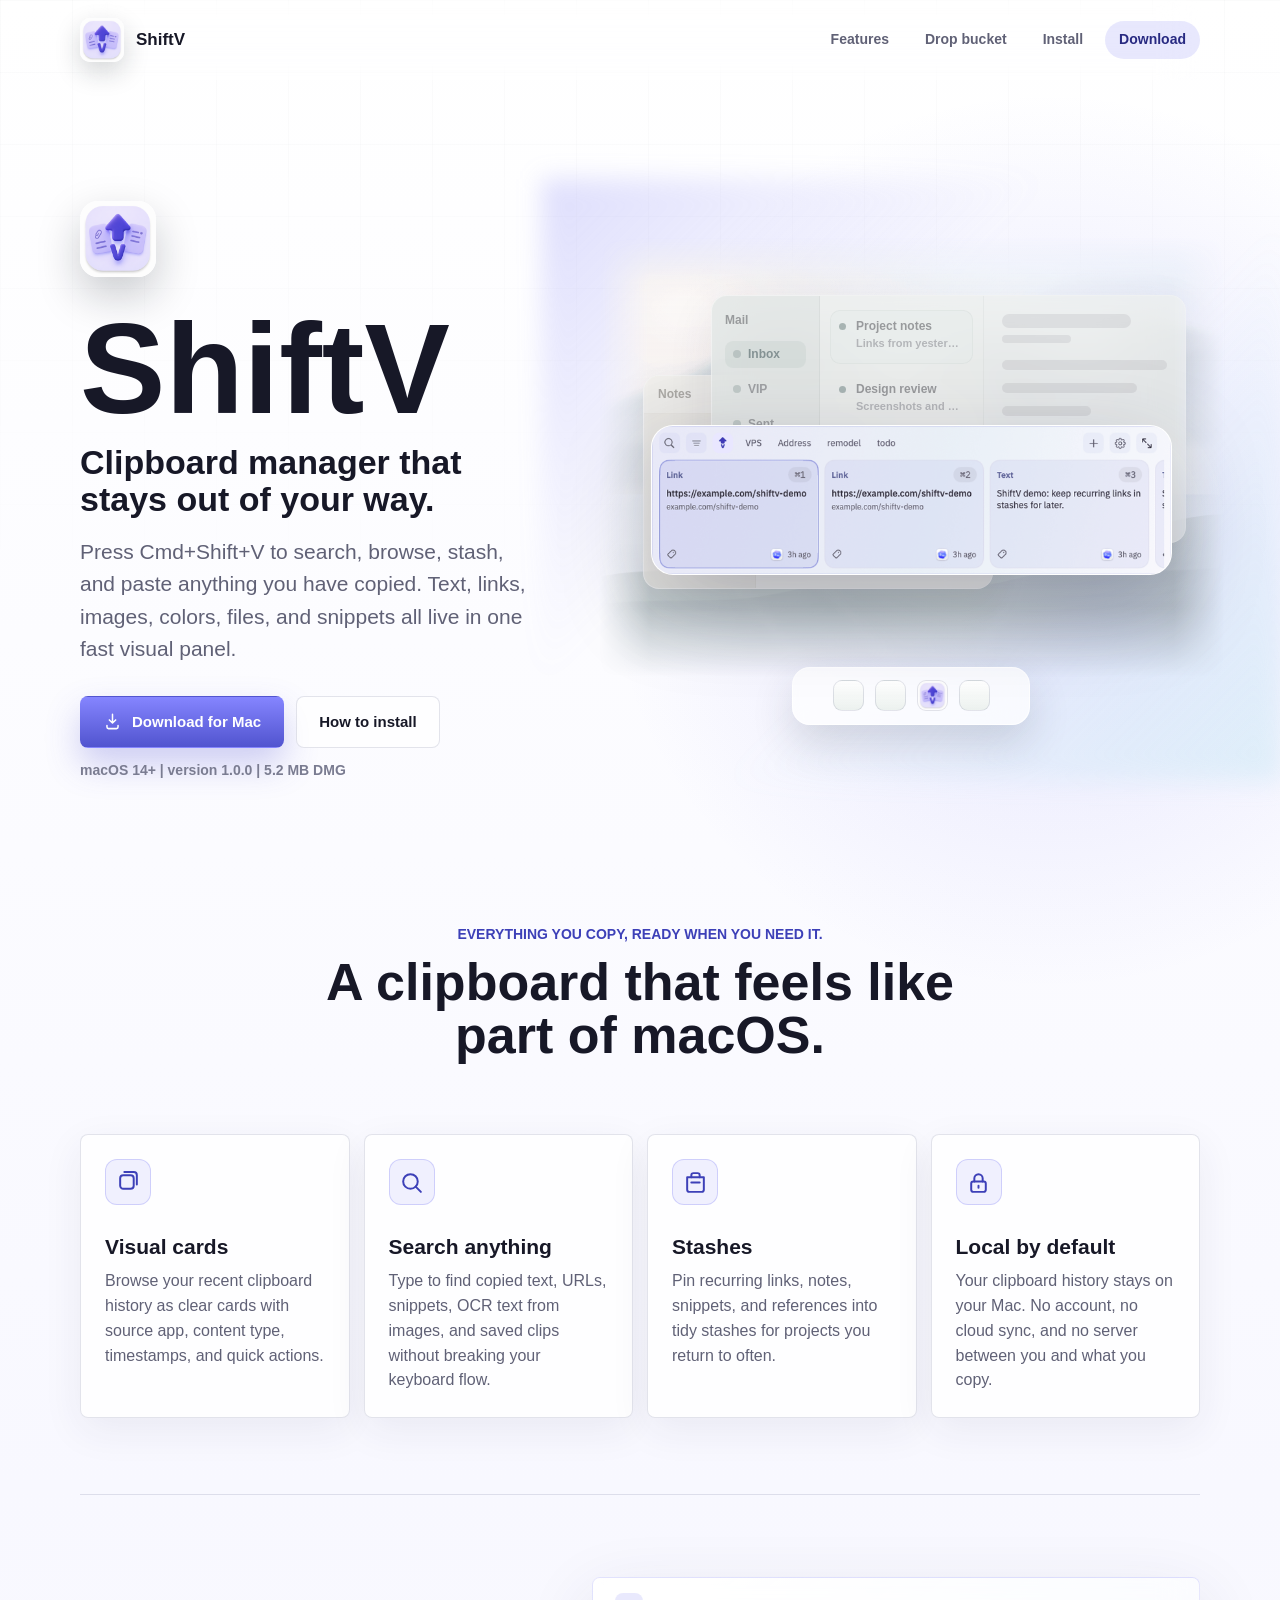
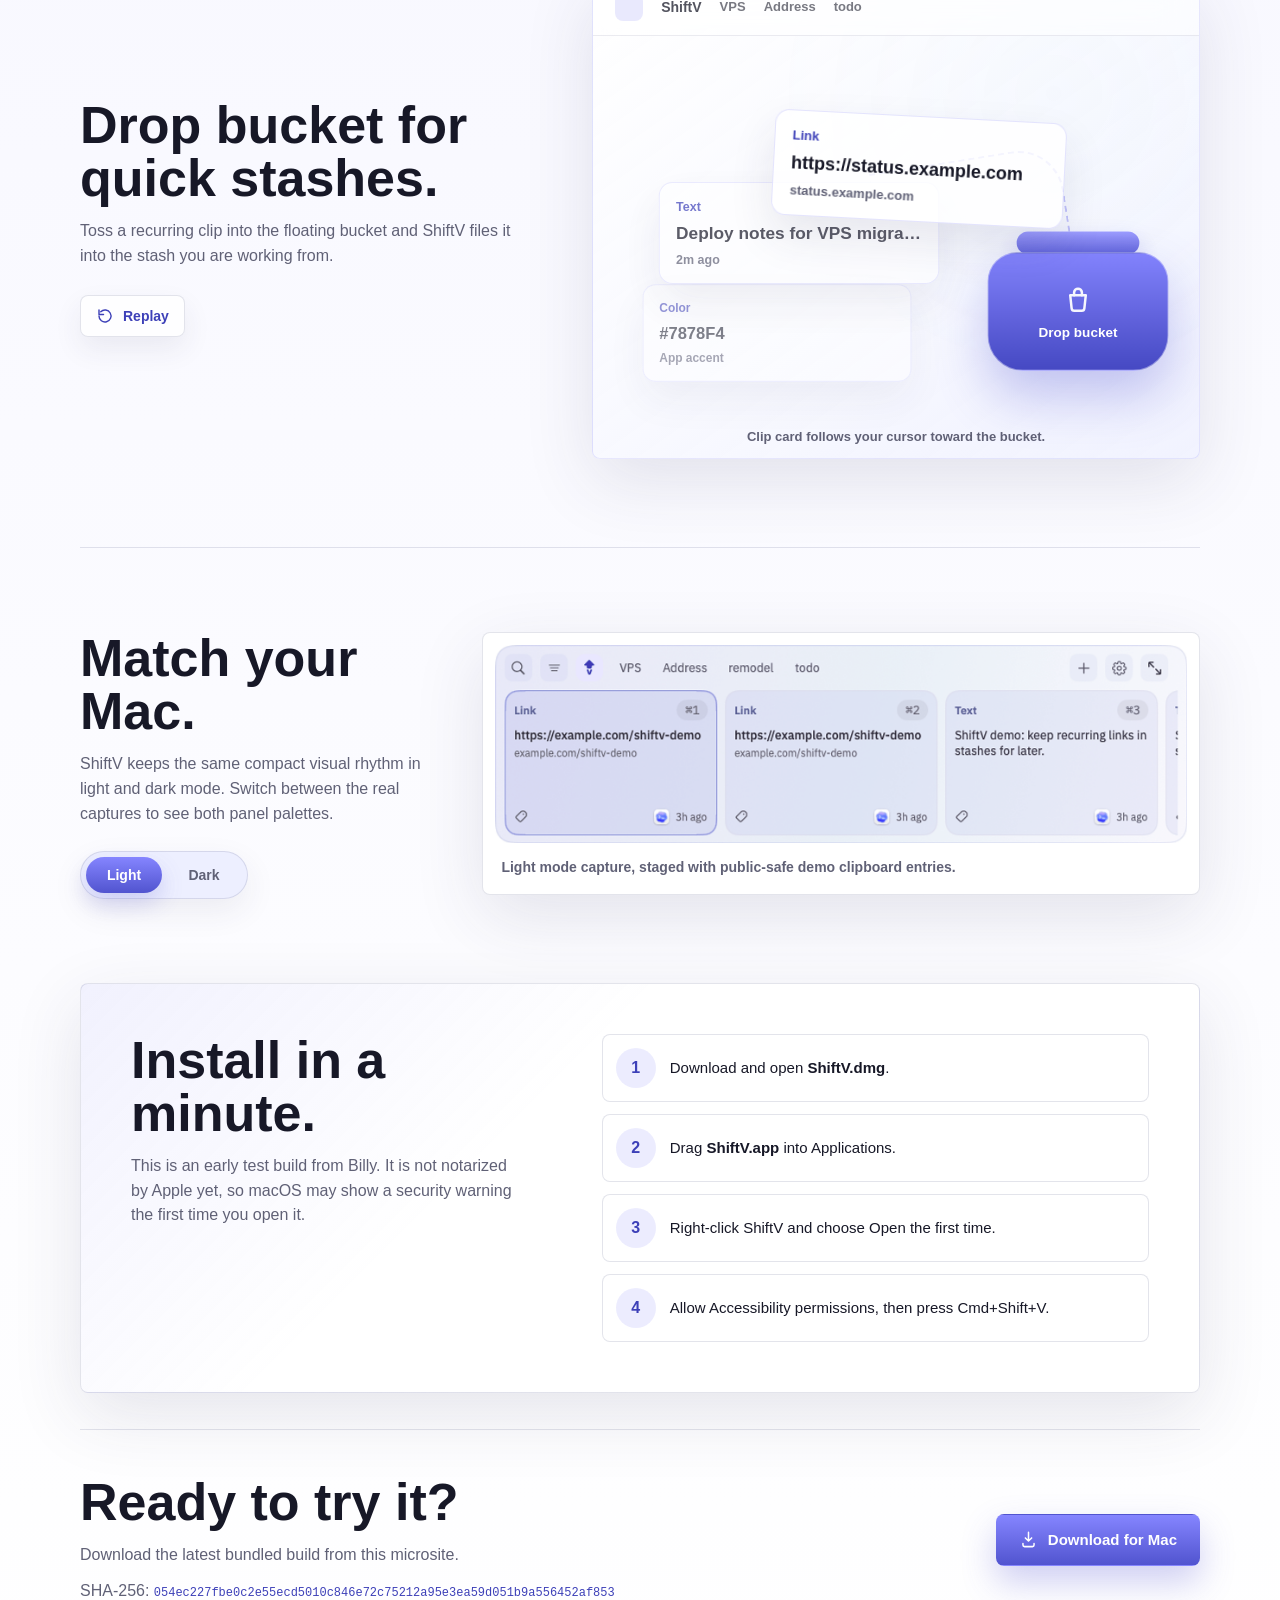
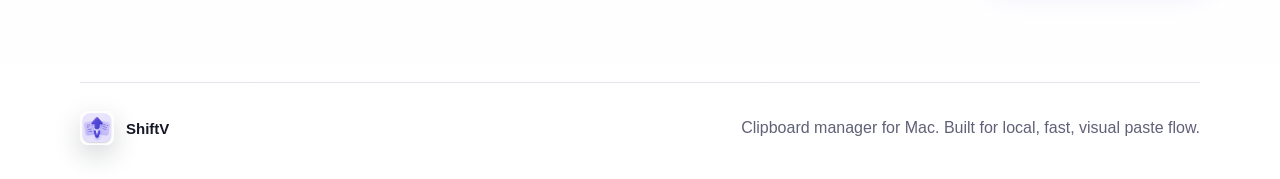
==== commit f8f75075: "Add drop bucket animation" ====
--- a/index.html
+++ b/index.html
@@ -17,8 +17,8 @@
     <meta property="og:type" content="website">
     <link rel="icon" href="./assets/shiftv-icon.png?v=2">
     <link rel="apple-touch-icon" href="./assets/shiftv-icon.png?v=2">
-    <link rel="stylesheet" href="./styles.css?v=15">
-    <script src="./theme-toggle.js?v=1" defer></script>
+    <link rel="stylesheet" href="./styles.css?v=16">
+    <script src="./theme-toggle.js?v=2" defer></script>
   </head>
   <body>
     <header class="site-header" aria-label="Main navigation">
@@ -28,6 +28,7 @@
       </a>
       <nav class="nav-links" aria-label="Page sections">
         <a href="#features">Features</a>
+        <a href="#drop-bucket">Drop bucket</a>
         <a href="#install">Install</a>
         <a class="nav-download" href="./downloads/ShiftV.dmg" download>Download</a>
       </nav>
@@ -211,6 +212,72 @@
         </article>
       </section>
 
+      <section class="bucket-showcase" id="drop-bucket" aria-labelledby="bucket-title">
+        <div class="bucket-copy">
+          <h2 id="bucket-title">Drop bucket for quick stashes.</h2>
+          <p>
+            Toss a recurring clip into the floating bucket and ShiftV files it into the stash
+            you are working from.
+          </p>
+          <button class="bucket-replay" type="button" data-bucket-replay>
+            <svg aria-hidden="true" viewBox="0 0 24 24">
+              <path d="M4 12a8 8 0 1 0 2.34-5.66"></path>
+              <path d="M4 4v6h6"></path>
+            </svg>
+            Replay
+          </button>
+        </div>
+
+        <div
+          class="bucket-demo"
+          data-bucket-demo
+          data-step="0"
+          aria-label="Animated recreation of a clipboard card being dropped into a ShiftV stash bucket"
+        >
+          <div class="bucket-toolbar" aria-hidden="true">
+            <span></span>
+            <strong>ShiftV</strong>
+            <i>VPS</i>
+            <i>Address</i>
+            <i>todo</i>
+          </div>
+          <div class="bucket-stage" aria-hidden="true">
+            <article class="bucket-card bucket-card-primary">
+              <span>Link</span>
+              <strong>https://status.example.com</strong>
+              <small>status.example.com</small>
+            </article>
+            <article class="bucket-card bucket-card-secondary">
+              <span>Text</span>
+              <strong>Deploy notes for VPS migration.</strong>
+              <small>2m ago</small>
+            </article>
+            <article class="bucket-card bucket-card-tertiary">
+              <span>Color</span>
+              <strong>#7878F4</strong>
+              <small>App accent</small>
+            </article>
+            <div class="bucket-path"></div>
+            <div class="bucket-target">
+              <div class="bucket-lid"></div>
+              <div class="bucket-body">
+                <svg aria-hidden="true" viewBox="0 0 24 24">
+                  <path d="M6 9h12l-1.1 10.1A2.1 2.1 0 0 1 14.8 21H9.2a2.1 2.1 0 0 1-2.1-1.9Z"></path>
+                  <path d="M9 9V6.8A3 3 0 0 1 12 4a3 3 0 0 1 3 2.8V9"></path>
+                </svg>
+                <span>Drop bucket</span>
+              </div>
+              <div class="bucket-ripple"></div>
+            </div>
+            <div class="bucket-saved">
+              <span>Saved to VPS</span>
+              <strong>status.example.com</strong>
+            </div>
+          </div>
+          <p class="bucket-status" data-bucket-status>Drag toward a stash, then drop to save.</p>
+        </div>
+      </section>
+
       <section class="showcase theme-showcase" aria-labelledby="theme-title">
         <div class="showcase-copy">
           <h2 id="theme-title">Match your Mac.</h2>
--- a/styles.css
+++ b/styles.css
@@ -690,6 +690,7 @@
 
 .feature-card p,
 .showcase-copy p,
+.bucket-copy p,
 .install-copy p,
 .download-panel p,
 .site-footer p {
@@ -697,6 +698,341 @@
   color: var(--muted);
   font-size: 16px;
   line-height: 1.55;
+}
+
+.bucket-showcase {
+  display: grid;
+  grid-template-columns: minmax(280px, 0.42fr) minmax(0, 0.58fr);
+  gap: clamp(30px, 6vw, 72px);
+  align-items: center;
+  width: var(--content);
+  margin: 0 auto;
+  padding: 82px 0 88px;
+  border-top: 1px solid var(--line);
+}
+
+.bucket-copy h2 {
+  margin-bottom: 14px;
+  font-size: clamp(32px, 5vw, 52px);
+  font-weight: 810;
+  line-height: 1.02;
+}
+
+.bucket-replay {
+  display: inline-flex;
+  align-items: center;
+  min-height: 42px;
+  gap: 9px;
+  margin-top: 26px;
+  padding: 0 15px;
+  border: 1px solid var(--line);
+  border-radius: var(--radius);
+  color: var(--accent-dark);
+  background: rgba(255, 255, 255, 0.78);
+  box-shadow: 0 12px 28px rgba(47, 48, 88, 0.08);
+  font: inherit;
+  font-size: 14px;
+  font-weight: 770;
+  cursor: pointer;
+  transition:
+    transform 180ms ease,
+    border-color 180ms ease,
+    box-shadow 180ms ease;
+}
+
+.bucket-replay:hover {
+  border-color: rgba(120, 120, 244, 0.34);
+  box-shadow: 0 16px 34px rgba(47, 48, 88, 0.12);
+  transform: translateY(-1px);
+}
+
+.bucket-replay svg {
+  width: 18px;
+  height: 18px;
+}
+
+.bucket-demo {
+  --bucket-drop-x: 318px;
+  --bucket-drop-y: 168px;
+  position: relative;
+  overflow: hidden;
+  min-height: 482px;
+  border: 1px solid rgba(120, 120, 244, 0.18);
+  border-radius: var(--radius);
+  background:
+    linear-gradient(145deg, rgba(255, 255, 255, 0.92), rgba(239, 241, 255, 0.8)),
+    radial-gradient(circle at 76% 24%, rgba(143, 217, 232, 0.22), transparent 18rem);
+  box-shadow: var(--shadow-soft);
+}
+
+.bucket-toolbar {
+  display: flex;
+  align-items: center;
+  gap: 18px;
+  height: 58px;
+  padding: 0 22px;
+  border-bottom: 1px solid rgba(61, 63, 111, 0.1);
+  background: rgba(255, 255, 255, 0.54);
+  color: rgba(23, 24, 39, 0.58);
+  font-size: 13px;
+  font-weight: 720;
+  backdrop-filter: blur(18px);
+}
+
+.bucket-toolbar span {
+  width: 28px;
+  height: 28px;
+  border-radius: 8px;
+  background: rgba(120, 120, 244, 0.16);
+}
+
+.bucket-toolbar strong {
+  color: rgba(23, 24, 39, 0.74);
+  font-size: 14px;
+}
+
+.bucket-toolbar i {
+  font-style: normal;
+}
+
+.bucket-stage {
+  position: relative;
+  height: 370px;
+}
+
+.bucket-card {
+  position: absolute;
+  left: 34px;
+  display: grid;
+  align-content: start;
+  width: 292px;
+  min-height: 104px;
+  padding: 17px;
+  border: 1px solid rgba(120, 120, 244, 0.2);
+  border-radius: 14px;
+  background: rgba(255, 255, 255, 0.82);
+  box-shadow: 0 20px 44px rgba(47, 48, 88, 0.1);
+  transform-origin: 50% 50%;
+  transition:
+    opacity 420ms ease,
+    transform 780ms cubic-bezier(0.2, 0.86, 0.28, 1);
+}
+
+.bucket-card span {
+  margin-bottom: 10px;
+  color: var(--accent-dark);
+  font-size: 13px;
+  font-weight: 790;
+}
+
+.bucket-card strong {
+  overflow: hidden;
+  color: var(--text);
+  font-size: 18px;
+  line-height: 1.22;
+  text-overflow: ellipsis;
+  white-space: nowrap;
+}
+
+.bucket-card small {
+  margin-top: 8px;
+  color: var(--muted);
+  font-size: 13px;
+  font-weight: 620;
+}
+
+.bucket-card-primary {
+  top: 36px;
+  z-index: 5;
+}
+
+.bucket-card-secondary {
+  top: 144px;
+  z-index: 2;
+  opacity: 0.7;
+  transform: translateX(26px) scale(0.96);
+}
+
+.bucket-card-tertiary {
+  top: 244px;
+  z-index: 1;
+  opacity: 0.54;
+  transform: translateX(4px) scale(0.92);
+}
+
+.bucket-path {
+  position: absolute;
+  top: 138px;
+  left: 276px;
+  width: 190px;
+  height: 98px;
+  border-top: 2px dashed rgba(120, 120, 244, 0.42);
+  border-right: 2px dashed rgba(120, 120, 244, 0.42);
+  border-radius: 0 46px 0 0;
+  opacity: 0;
+  transform: rotate(-9deg) scale(0.92);
+  transform-origin: left top;
+  transition:
+    opacity 280ms ease,
+    transform 520ms ease;
+}
+
+.bucket-target {
+  position: absolute;
+  right: 34px;
+  bottom: 34px;
+  z-index: 4;
+  width: 174px;
+  height: 144px;
+  color: white;
+  transition: transform 420ms cubic-bezier(0.2, 0.86, 0.28, 1);
+}
+
+.bucket-lid {
+  position: absolute;
+  top: 10px;
+  left: 28px;
+  width: 118px;
+  height: 22px;
+  border-radius: 999px;
+  background: linear-gradient(180deg, #9d9dff, #6063d8);
+  box-shadow: 0 12px 22px rgba(81, 84, 207, 0.26);
+  transform-origin: 14px 50%;
+  transition: transform 420ms cubic-bezier(0.2, 0.86, 0.28, 1);
+}
+
+.bucket-body {
+  position: absolute;
+  inset: 30px 0 0;
+  display: grid;
+  place-items: center;
+  align-content: center;
+  gap: 9px;
+  border: 1px solid rgba(255, 255, 255, 0.38);
+  border-radius: 28px 28px 34px 34px;
+  background:
+    linear-gradient(180deg, rgba(133, 133, 255, 0.95), rgba(69, 72, 194, 0.96)),
+    #5154cf;
+  box-shadow: 0 24px 50px rgba(81, 84, 207, 0.32);
+}
+
+.bucket-body svg {
+  width: 30px;
+  height: 30px;
+  opacity: 0.94;
+}
+
+.bucket-body span {
+  font-size: 13px;
+  font-weight: 800;
+}
+
+.bucket-ripple {
+  position: absolute;
+  inset: 24px -10px -10px;
+  border: 1px solid rgba(120, 120, 244, 0.28);
+  border-radius: 34px;
+  opacity: 0;
+  transform: scale(0.86);
+  transition:
+    opacity 360ms ease,
+    transform 520ms ease;
+}
+
+.bucket-saved {
+  position: absolute;
+  right: 42px;
+  bottom: 52px;
+  z-index: 6;
+  width: 156px;
+  padding: 14px;
+  border: 1px solid rgba(255, 255, 255, 0.56);
+  border-radius: 14px;
+  background: rgba(255, 255, 255, 0.88);
+  box-shadow: 0 18px 42px rgba(47, 48, 88, 0.16);
+  opacity: 0;
+  transform: translateY(18px) scale(0.94);
+  transition:
+    opacity 360ms ease,
+    transform 520ms cubic-bezier(0.2, 0.86, 0.28, 1);
+}
+
+.bucket-saved span,
+.bucket-saved strong {
+  display: block;
+  overflow: hidden;
+  text-overflow: ellipsis;
+  white-space: nowrap;
+}
+
+.bucket-saved span {
+  margin-bottom: 7px;
+  color: var(--accent-dark);
+  font-size: 12px;
+  font-weight: 800;
+}
+
+.bucket-saved strong {
+  color: var(--text);
+  font-size: 13px;
+}
+
+.bucket-status {
+  position: absolute;
+  right: 18px;
+  bottom: 14px;
+  left: 18px;
+  margin: 0;
+  color: var(--muted);
+  font-size: 13px;
+  font-weight: 650;
+  text-align: center;
+}
+
+.bucket-demo[data-step="1"] .bucket-card-primary {
+  transform: translate(146px, 44px) rotate(3deg);
+}
+
+.bucket-demo[data-step="1"] .bucket-path {
+  opacity: 1;
+  transform: rotate(-9deg) scale(1);
+}
+
+.bucket-demo[data-step="1"] .bucket-target,
+.bucket-demo[data-step="2"] .bucket-target {
+  transform: translateY(-4px) scale(1.04);
+}
+
+.bucket-demo[data-step="2"] .bucket-card-primary {
+  opacity: 0.82;
+  transform:
+    translate(var(--bucket-drop-x), var(--bucket-drop-y))
+    rotate(7deg)
+    scale(0.72);
+}
+
+.bucket-demo[data-step="2"] .bucket-lid,
+.bucket-demo[data-step="3"] .bucket-lid {
+  transform: translateY(-14px) rotate(-18deg);
+}
+
+.bucket-demo[data-step="2"] .bucket-ripple,
+.bucket-demo[data-step="3"] .bucket-ripple {
+  opacity: 1;
+  transform: scale(1);
+}
+
+.bucket-demo[data-step="3"] .bucket-card-primary {
+  opacity: 0;
+  transform:
+    translate(var(--bucket-drop-x), var(--bucket-drop-y))
+    rotate(7deg)
+    scale(0.34);
+}
+
+.bucket-demo[data-step="3"] .bucket-saved {
+  opacity: 1;
+  transform: translateY(0) scale(1);
 }
 
 .showcase {
@@ -936,8 +1272,13 @@
   }
 
   .showcase,
+  .bucket-showcase,
   .install {
     grid-template-columns: 1fr;
+  }
+
+  .bucket-copy {
+    max-width: 680px;
   }
 
   .showcase-copy {
@@ -1140,6 +1481,106 @@
 
   .feature-card {
     min-height: 224px;
+  }
+
+  .bucket-showcase {
+    padding: 58px 0 62px;
+  }
+
+  .bucket-copy h2 {
+    font-size: 34px;
+  }
+
+  .bucket-demo {
+    --bucket-drop-x: 128px;
+    --bucket-drop-y: 144px;
+    min-height: 408px;
+  }
+
+  .bucket-toolbar {
+    height: 52px;
+    gap: 12px;
+    padding: 0 14px;
+    font-size: 12px;
+  }
+
+  .bucket-toolbar i:last-child {
+    display: none;
+  }
+
+  .bucket-stage {
+    height: 314px;
+  }
+
+  .bucket-card {
+    left: 18px;
+    width: min(232px, calc(100% - 116px));
+    min-height: 92px;
+    padding: 14px;
+    border-radius: 12px;
+  }
+
+  .bucket-card span {
+    margin-bottom: 7px;
+    font-size: 12px;
+  }
+
+  .bucket-card strong {
+    font-size: 15px;
+  }
+
+  .bucket-card small {
+    font-size: 12px;
+  }
+
+  .bucket-card-primary {
+    top: 26px;
+  }
+
+  .bucket-card-secondary {
+    top: 118px;
+    transform: translateX(18px) scale(0.95);
+  }
+
+  .bucket-card-tertiary {
+    top: 204px;
+  }
+
+  .bucket-demo[data-step="1"] .bucket-card-primary {
+    transform: translate(64px, 42px) rotate(3deg);
+  }
+
+  .bucket-path {
+    top: 112px;
+    left: 148px;
+    width: 104px;
+    height: 82px;
+  }
+
+  .bucket-target {
+    right: 16px;
+    bottom: 34px;
+    width: 138px;
+    height: 118px;
+  }
+
+  .bucket-lid {
+    left: 22px;
+    width: 94px;
+  }
+
+  .bucket-body {
+    border-radius: 24px 24px 28px 28px;
+  }
+
+  .bucket-saved {
+    right: 22px;
+    bottom: 46px;
+    width: 128px;
+  }
+
+  .bucket-status {
+    bottom: 12px;
   }
 
   .showcase {
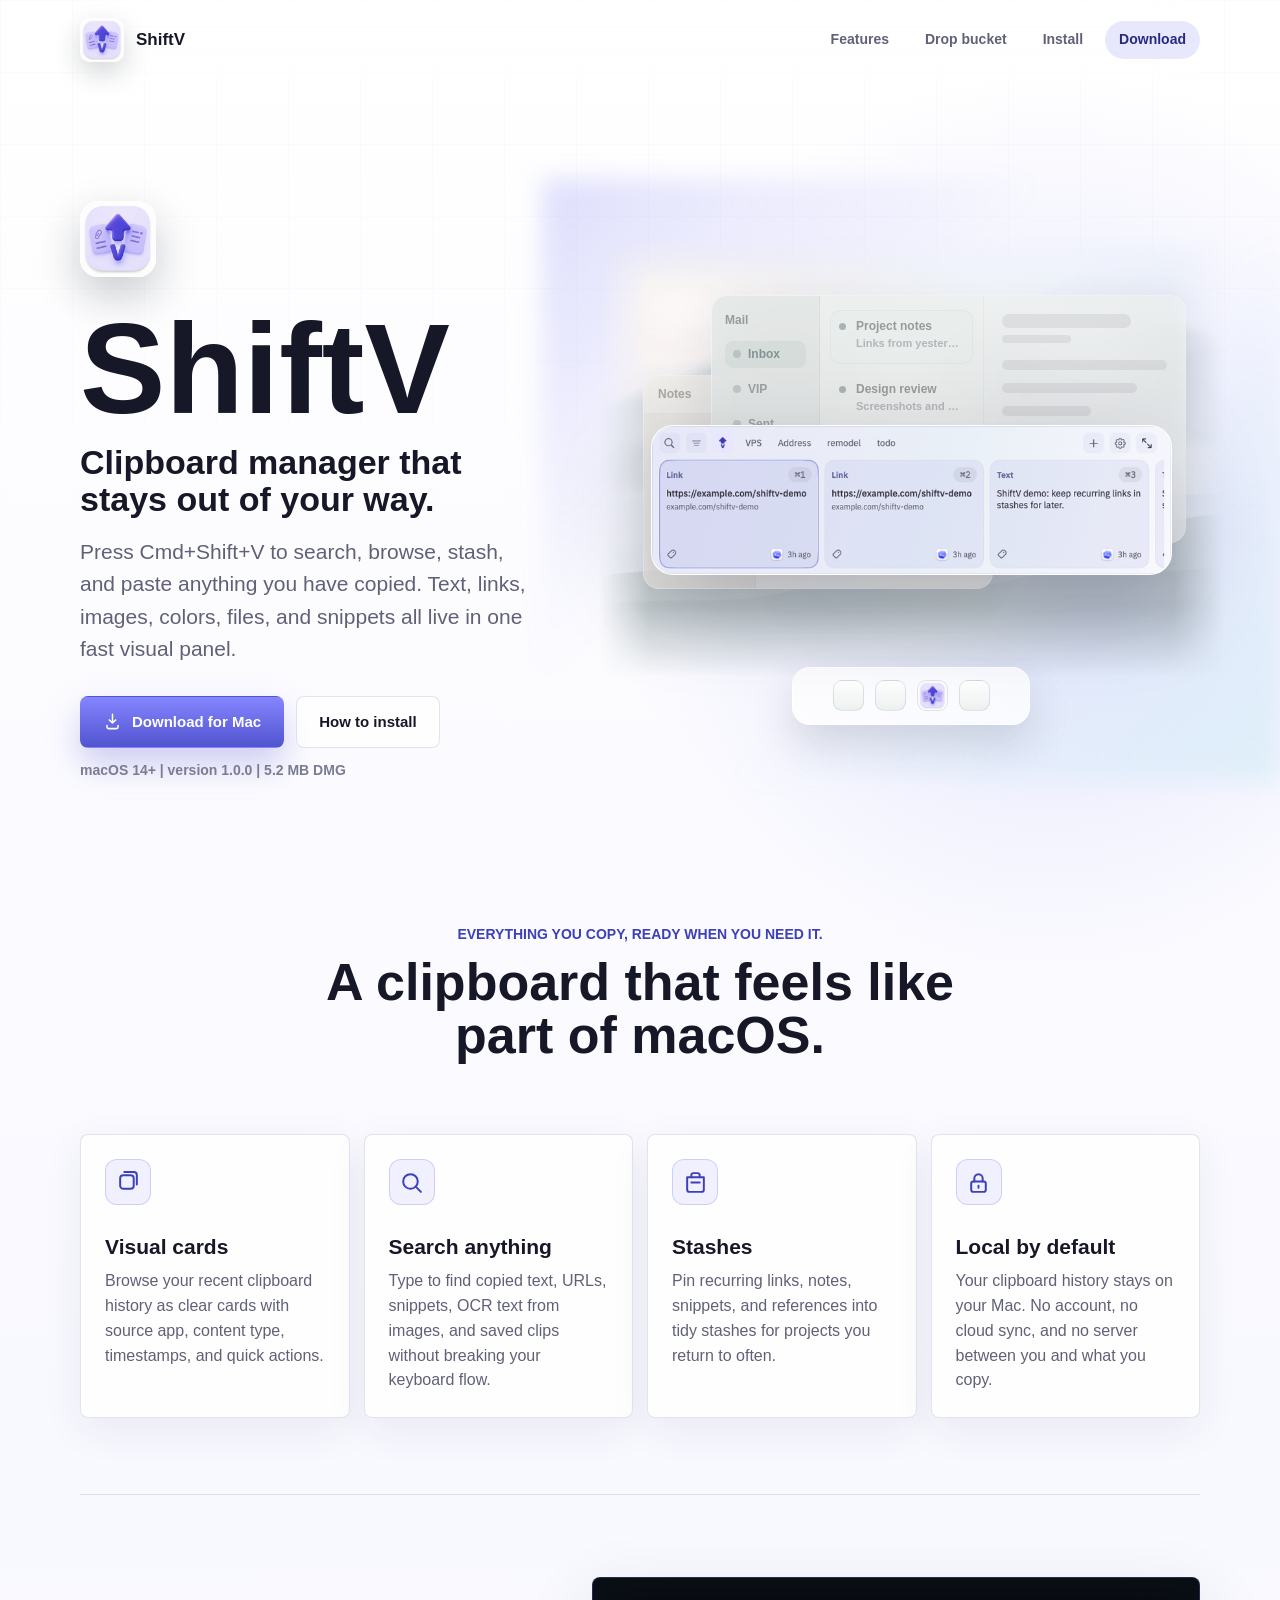
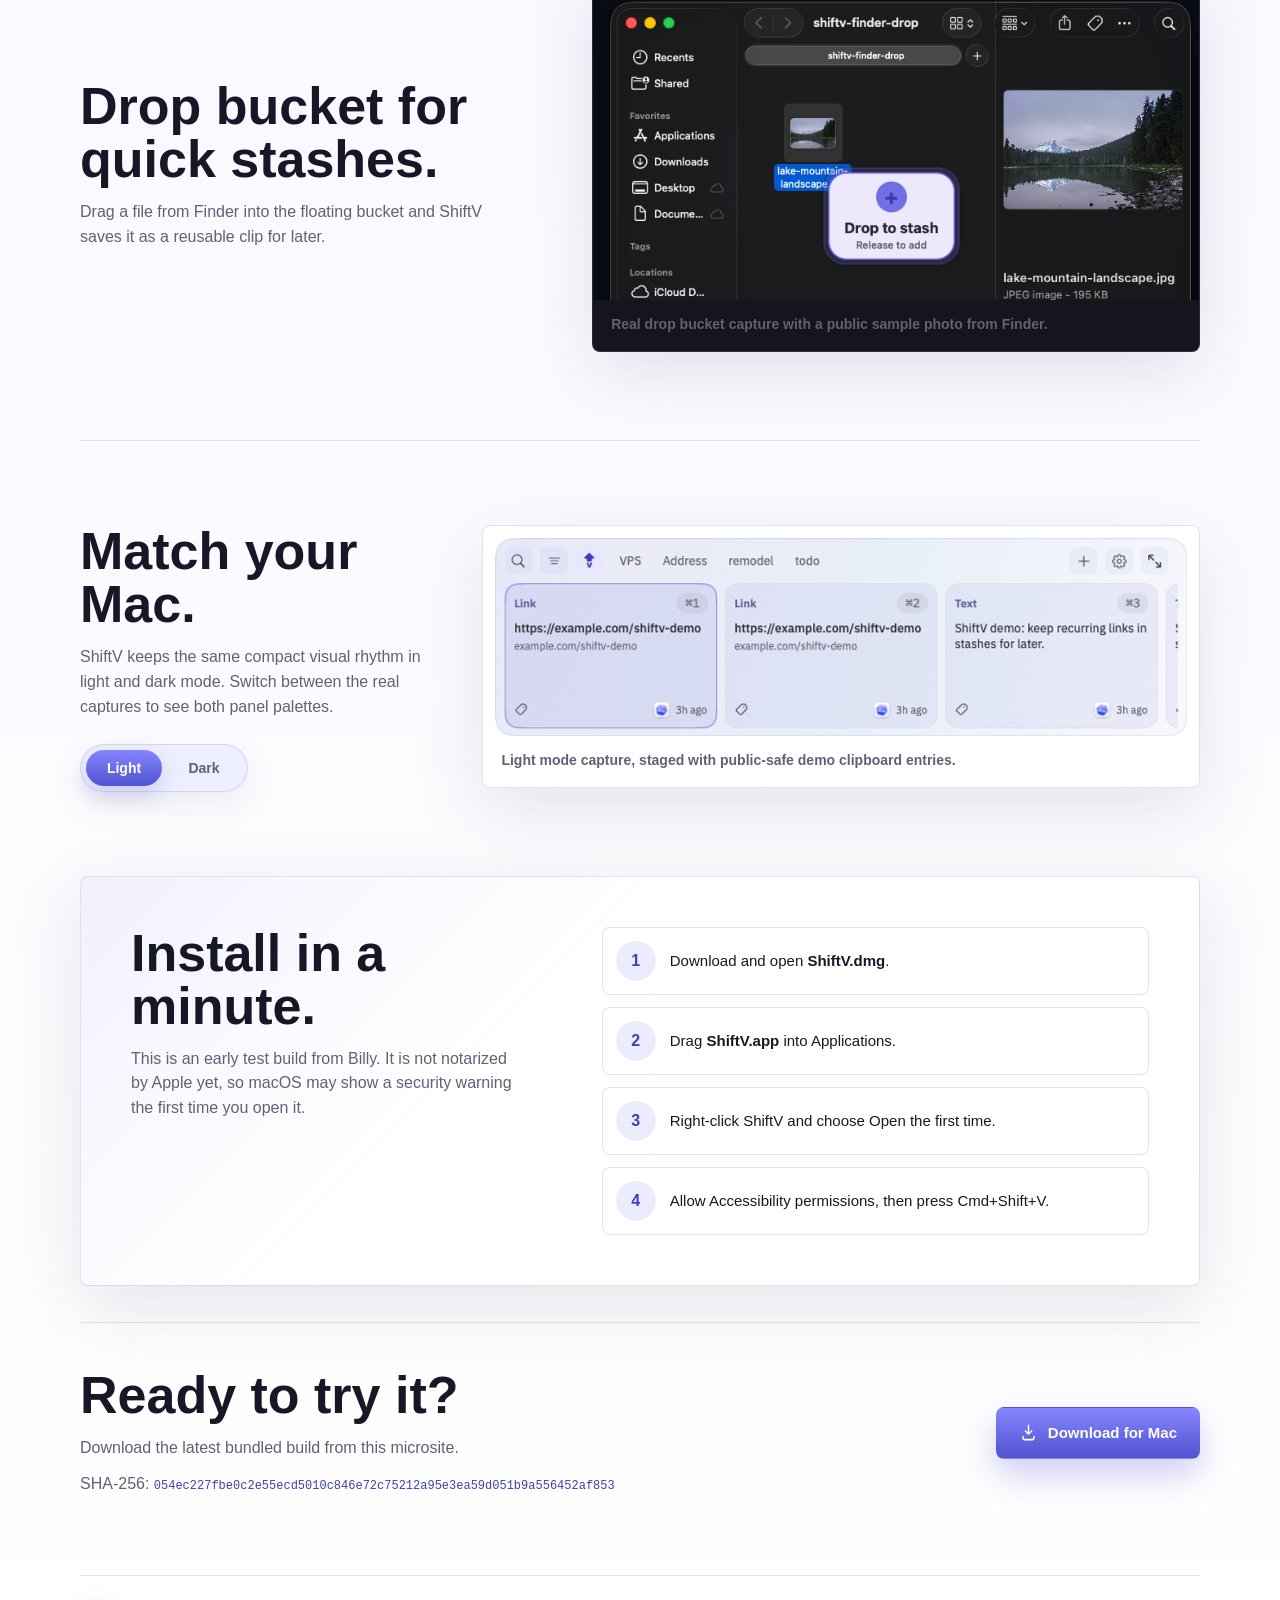
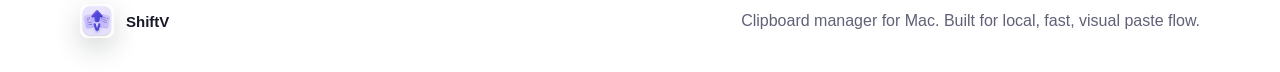
==== commit ef87a374: "Use real drop bucket screenshot" ====
--- a/index.html
+++ b/index.html
@@ -17,8 +17,8 @@
     <meta property="og:type" content="website">
     <link rel="icon" href="./assets/shiftv-icon.png?v=2">
     <link rel="apple-touch-icon" href="./assets/shiftv-icon.png?v=2">
-    <link rel="stylesheet" href="./styles.css?v=16">
-    <script src="./theme-toggle.js?v=2" defer></script>
+    <link rel="stylesheet" href="./styles.css?v=17">
+    <script src="./theme-toggle.js?v=3" defer></script>
   </head>
   <body>
     <header class="site-header" aria-label="Main navigation">
@@ -216,66 +216,18 @@
         <div class="bucket-copy">
           <h2 id="bucket-title">Drop bucket for quick stashes.</h2>
           <p>
-            Toss a recurring clip into the floating bucket and ShiftV files it into the stash
-            you are working from.
-          </p>
-          <button class="bucket-replay" type="button" data-bucket-replay>
-            <svg aria-hidden="true" viewBox="0 0 24 24">
-              <path d="M4 12a8 8 0 1 0 2.34-5.66"></path>
-              <path d="M4 4v6h6"></path>
-            </svg>
-            Replay
-          </button>
-        </div>
-
-        <div
-          class="bucket-demo"
-          data-bucket-demo
-          data-step="0"
-          aria-label="Animated recreation of a clipboard card being dropped into a ShiftV stash bucket"
-        >
-          <div class="bucket-toolbar" aria-hidden="true">
-            <span></span>
-            <strong>ShiftV</strong>
-            <i>VPS</i>
-            <i>Address</i>
-            <i>todo</i>
-          </div>
-          <div class="bucket-stage" aria-hidden="true">
-            <article class="bucket-card bucket-card-primary">
-              <span>Link</span>
-              <strong>https://status.example.com</strong>
-              <small>status.example.com</small>
-            </article>
-            <article class="bucket-card bucket-card-secondary">
-              <span>Text</span>
-              <strong>Deploy notes for VPS migration.</strong>
-              <small>2m ago</small>
-            </article>
-            <article class="bucket-card bucket-card-tertiary">
-              <span>Color</span>
-              <strong>#7878F4</strong>
-              <small>App accent</small>
-            </article>
-            <div class="bucket-path"></div>
-            <div class="bucket-target">
-              <div class="bucket-lid"></div>
-              <div class="bucket-body">
-                <svg aria-hidden="true" viewBox="0 0 24 24">
-                  <path d="M6 9h12l-1.1 10.1A2.1 2.1 0 0 1 14.8 21H9.2a2.1 2.1 0 0 1-2.1-1.9Z"></path>
-                  <path d="M9 9V6.8A3 3 0 0 1 12 4a3 3 0 0 1 3 2.8V9"></path>
-                </svg>
-                <span>Drop bucket</span>
-              </div>
-              <div class="bucket-ripple"></div>
-            </div>
-            <div class="bucket-saved">
-              <span>Saved to VPS</span>
-              <strong>status.example.com</strong>
-            </div>
-          </div>
-          <p class="bucket-status" data-bucket-status>Drag toward a stash, then drop to save.</p>
-        </div>
+            Drag a file from Finder into the floating bucket and ShiftV saves it as a reusable
+            clip for later.
+          </p>
+        </div>
+
+        <figure class="bucket-capture">
+          <img
+            src="./assets/drop-bucket-finder.png"
+            alt="A real ShiftV drop bucket appearing beside a landscape photo dragged from Finder"
+          >
+          <figcaption>Real drop bucket capture with a public sample photo from Finder.</figcaption>
+        </figure>
       </section>
 
       <section class="showcase theme-showcase" aria-labelledby="theme-title">
--- a/styles.css
+++ b/styles.css
@@ -718,321 +718,19 @@
   line-height: 1.02;
 }
 
-.bucket-replay {
-  display: inline-flex;
-  align-items: center;
-  min-height: 42px;
-  gap: 9px;
-  margin-top: 26px;
-  padding: 0 15px;
-  border: 1px solid var(--line);
+.bucket-capture {
+  overflow: hidden;
+  border: 1px solid rgba(120, 120, 244, 0.2);
   border-radius: var(--radius);
-  color: var(--accent-dark);
-  background: rgba(255, 255, 255, 0.78);
-  box-shadow: 0 12px 28px rgba(47, 48, 88, 0.08);
-  font: inherit;
-  font-size: 14px;
-  font-weight: 770;
-  cursor: pointer;
-  transition:
-    transform 180ms ease,
-    border-color 180ms ease,
-    box-shadow 180ms ease;
-}
-
-.bucket-replay:hover {
-  border-color: rgba(120, 120, 244, 0.34);
-  box-shadow: 0 16px 34px rgba(47, 48, 88, 0.12);
-  transform: translateY(-1px);
-}
-
-.bucket-replay svg {
-  width: 18px;
-  height: 18px;
-}
-
-.bucket-demo {
-  --bucket-drop-x: 318px;
-  --bucket-drop-y: 168px;
-  position: relative;
-  overflow: hidden;
-  min-height: 482px;
-  border: 1px solid rgba(120, 120, 244, 0.18);
-  border-radius: var(--radius);
-  background:
-    linear-gradient(145deg, rgba(255, 255, 255, 0.92), rgba(239, 241, 255, 0.8)),
-    radial-gradient(circle at 76% 24%, rgba(143, 217, 232, 0.22), transparent 18rem);
+  background: #15161d;
   box-shadow: var(--shadow-soft);
 }
 
-.bucket-toolbar {
-  display: flex;
-  align-items: center;
-  gap: 18px;
-  height: 58px;
-  padding: 0 22px;
-  border-bottom: 1px solid rgba(61, 63, 111, 0.1);
-  background: rgba(255, 255, 255, 0.54);
-  color: rgba(23, 24, 39, 0.58);
-  font-size: 13px;
-  font-weight: 720;
-  backdrop-filter: blur(18px);
-}
-
-.bucket-toolbar span {
-  width: 28px;
-  height: 28px;
-  border-radius: 8px;
-  background: rgba(120, 120, 244, 0.16);
-}
-
-.bucket-toolbar strong {
-  color: rgba(23, 24, 39, 0.74);
-  font-size: 14px;
-}
-
-.bucket-toolbar i {
-  font-style: normal;
-}
-
-.bucket-stage {
-  position: relative;
-  height: 370px;
-}
-
-.bucket-card {
-  position: absolute;
-  left: 34px;
-  display: grid;
-  align-content: start;
-  width: 292px;
-  min-height: 104px;
-  padding: 17px;
-  border: 1px solid rgba(120, 120, 244, 0.2);
-  border-radius: 14px;
-  background: rgba(255, 255, 255, 0.82);
-  box-shadow: 0 20px 44px rgba(47, 48, 88, 0.1);
-  transform-origin: 50% 50%;
-  transition:
-    opacity 420ms ease,
-    transform 780ms cubic-bezier(0.2, 0.86, 0.28, 1);
-}
-
-.bucket-card span {
-  margin-bottom: 10px;
-  color: var(--accent-dark);
-  font-size: 13px;
-  font-weight: 790;
-}
-
-.bucket-card strong {
-  overflow: hidden;
-  color: var(--text);
-  font-size: 18px;
-  line-height: 1.22;
-  text-overflow: ellipsis;
-  white-space: nowrap;
-}
-
-.bucket-card small {
-  margin-top: 8px;
-  color: var(--muted);
-  font-size: 13px;
-  font-weight: 620;
-}
-
-.bucket-card-primary {
-  top: 36px;
-  z-index: 5;
-}
-
-.bucket-card-secondary {
-  top: 144px;
-  z-index: 2;
-  opacity: 0.7;
-  transform: translateX(26px) scale(0.96);
-}
-
-.bucket-card-tertiary {
-  top: 244px;
-  z-index: 1;
-  opacity: 0.54;
-  transform: translateX(4px) scale(0.92);
-}
-
-.bucket-path {
-  position: absolute;
-  top: 138px;
-  left: 276px;
-  width: 190px;
-  height: 98px;
-  border-top: 2px dashed rgba(120, 120, 244, 0.42);
-  border-right: 2px dashed rgba(120, 120, 244, 0.42);
-  border-radius: 0 46px 0 0;
-  opacity: 0;
-  transform: rotate(-9deg) scale(0.92);
-  transform-origin: left top;
-  transition:
-    opacity 280ms ease,
-    transform 520ms ease;
-}
-
-.bucket-target {
-  position: absolute;
-  right: 34px;
-  bottom: 34px;
-  z-index: 4;
-  width: 174px;
-  height: 144px;
-  color: white;
-  transition: transform 420ms cubic-bezier(0.2, 0.86, 0.28, 1);
-}
-
-.bucket-lid {
-  position: absolute;
-  top: 10px;
-  left: 28px;
-  width: 118px;
-  height: 22px;
-  border-radius: 999px;
-  background: linear-gradient(180deg, #9d9dff, #6063d8);
-  box-shadow: 0 12px 22px rgba(81, 84, 207, 0.26);
-  transform-origin: 14px 50%;
-  transition: transform 420ms cubic-bezier(0.2, 0.86, 0.28, 1);
-}
-
-.bucket-body {
-  position: absolute;
-  inset: 30px 0 0;
-  display: grid;
-  place-items: center;
-  align-content: center;
-  gap: 9px;
-  border: 1px solid rgba(255, 255, 255, 0.38);
-  border-radius: 28px 28px 34px 34px;
-  background:
-    linear-gradient(180deg, rgba(133, 133, 255, 0.95), rgba(69, 72, 194, 0.96)),
-    #5154cf;
-  box-shadow: 0 24px 50px rgba(81, 84, 207, 0.32);
-}
-
-.bucket-body svg {
-  width: 30px;
-  height: 30px;
-  opacity: 0.94;
-}
-
-.bucket-body span {
-  font-size: 13px;
-  font-weight: 800;
-}
-
-.bucket-ripple {
-  position: absolute;
-  inset: 24px -10px -10px;
-  border: 1px solid rgba(120, 120, 244, 0.28);
-  border-radius: 34px;
-  opacity: 0;
-  transform: scale(0.86);
-  transition:
-    opacity 360ms ease,
-    transform 520ms ease;
-}
-
-.bucket-saved {
-  position: absolute;
-  right: 42px;
-  bottom: 52px;
-  z-index: 6;
-  width: 156px;
-  padding: 14px;
-  border: 1px solid rgba(255, 255, 255, 0.56);
-  border-radius: 14px;
-  background: rgba(255, 255, 255, 0.88);
-  box-shadow: 0 18px 42px rgba(47, 48, 88, 0.16);
-  opacity: 0;
-  transform: translateY(18px) scale(0.94);
-  transition:
-    opacity 360ms ease,
-    transform 520ms cubic-bezier(0.2, 0.86, 0.28, 1);
-}
-
-.bucket-saved span,
-.bucket-saved strong {
-  display: block;
-  overflow: hidden;
-  text-overflow: ellipsis;
-  white-space: nowrap;
-}
-
-.bucket-saved span {
-  margin-bottom: 7px;
-  color: var(--accent-dark);
-  font-size: 12px;
-  font-weight: 800;
-}
-
-.bucket-saved strong {
-  color: var(--text);
-  font-size: 13px;
-}
-
-.bucket-status {
-  position: absolute;
-  right: 18px;
-  bottom: 14px;
-  left: 18px;
-  margin: 0;
-  color: var(--muted);
-  font-size: 13px;
-  font-weight: 650;
-  text-align: center;
-}
-
-.bucket-demo[data-step="1"] .bucket-card-primary {
-  transform: translate(146px, 44px) rotate(3deg);
-}
-
-.bucket-demo[data-step="1"] .bucket-path {
-  opacity: 1;
-  transform: rotate(-9deg) scale(1);
-}
-
-.bucket-demo[data-step="1"] .bucket-target,
-.bucket-demo[data-step="2"] .bucket-target {
-  transform: translateY(-4px) scale(1.04);
-}
-
-.bucket-demo[data-step="2"] .bucket-card-primary {
-  opacity: 0.82;
-  transform:
-    translate(var(--bucket-drop-x), var(--bucket-drop-y))
-    rotate(7deg)
-    scale(0.72);
-}
-
-.bucket-demo[data-step="2"] .bucket-lid,
-.bucket-demo[data-step="3"] .bucket-lid {
-  transform: translateY(-14px) rotate(-18deg);
-}
-
-.bucket-demo[data-step="2"] .bucket-ripple,
-.bucket-demo[data-step="3"] .bucket-ripple {
-  opacity: 1;
-  transform: scale(1);
-}
-
-.bucket-demo[data-step="3"] .bucket-card-primary {
-  opacity: 0;
-  transform:
-    translate(var(--bucket-drop-x), var(--bucket-drop-y))
-    rotate(7deg)
-    scale(0.34);
-}
-
-.bucket-demo[data-step="3"] .bucket-saved {
-  opacity: 1;
-  transform: translateY(0) scale(1);
+.bucket-capture img {
+  width: 100%;
+  aspect-ratio: 743 / 395;
+  object-fit: cover;
+  object-position: center;
 }
 
 .showcase {
@@ -1491,98 +1189,6 @@
     font-size: 34px;
   }
 
-  .bucket-demo {
-    --bucket-drop-x: 128px;
-    --bucket-drop-y: 144px;
-    min-height: 408px;
-  }
-
-  .bucket-toolbar {
-    height: 52px;
-    gap: 12px;
-    padding: 0 14px;
-    font-size: 12px;
-  }
-
-  .bucket-toolbar i:last-child {
-    display: none;
-  }
-
-  .bucket-stage {
-    height: 314px;
-  }
-
-  .bucket-card {
-    left: 18px;
-    width: min(232px, calc(100% - 116px));
-    min-height: 92px;
-    padding: 14px;
-    border-radius: 12px;
-  }
-
-  .bucket-card span {
-    margin-bottom: 7px;
-    font-size: 12px;
-  }
-
-  .bucket-card strong {
-    font-size: 15px;
-  }
-
-  .bucket-card small {
-    font-size: 12px;
-  }
-
-  .bucket-card-primary {
-    top: 26px;
-  }
-
-  .bucket-card-secondary {
-    top: 118px;
-    transform: translateX(18px) scale(0.95);
-  }
-
-  .bucket-card-tertiary {
-    top: 204px;
-  }
-
-  .bucket-demo[data-step="1"] .bucket-card-primary {
-    transform: translate(64px, 42px) rotate(3deg);
-  }
-
-  .bucket-path {
-    top: 112px;
-    left: 148px;
-    width: 104px;
-    height: 82px;
-  }
-
-  .bucket-target {
-    right: 16px;
-    bottom: 34px;
-    width: 138px;
-    height: 118px;
-  }
-
-  .bucket-lid {
-    left: 22px;
-    width: 94px;
-  }
-
-  .bucket-body {
-    border-radius: 24px 24px 28px 28px;
-  }
-
-  .bucket-saved {
-    right: 22px;
-    bottom: 46px;
-    width: 128px;
-  }
-
-  .bucket-status {
-    bottom: 12px;
-  }
-
   .showcase {
     padding: 58px 0;
   }
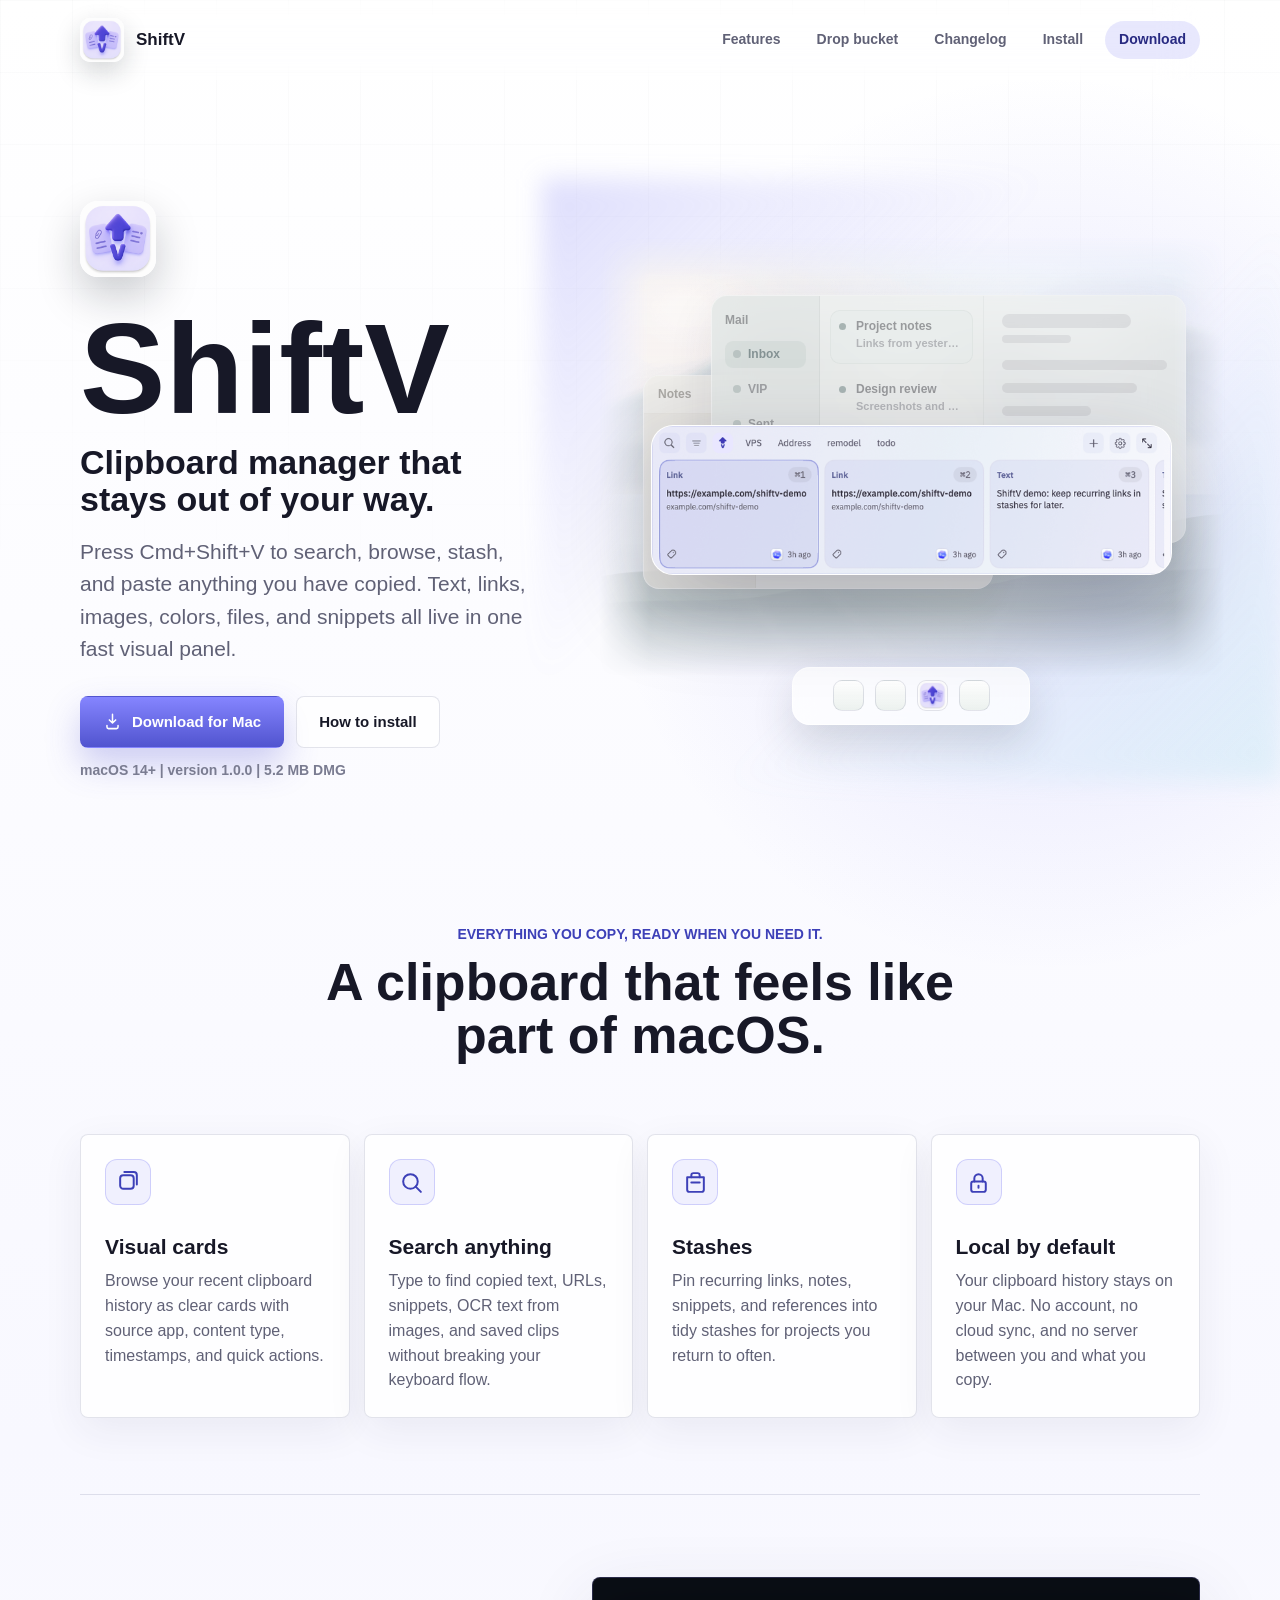
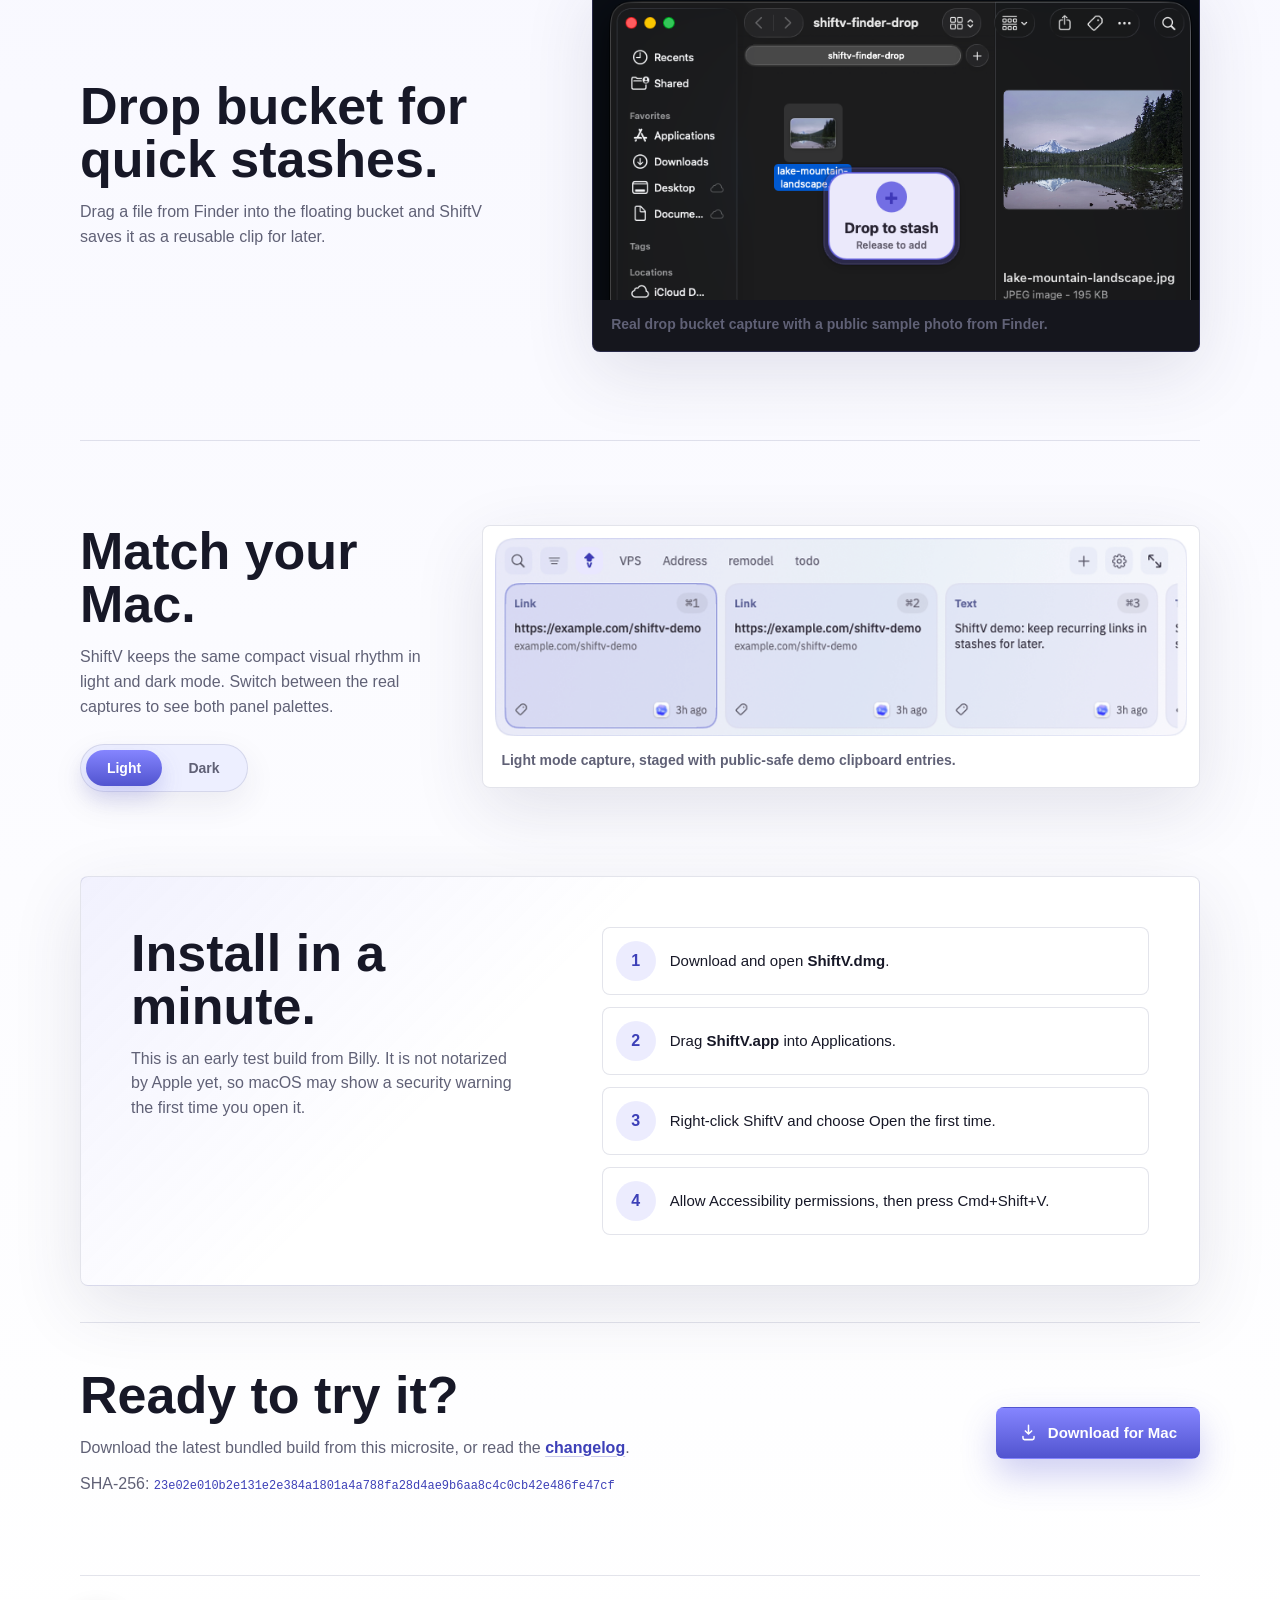
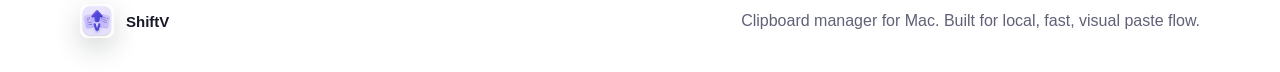
==== commit a94164a6: "Upload latest build and changelog" ====
--- a/index.html
+++ b/index.html
@@ -17,7 +17,7 @@
     <meta property="og:type" content="website">
     <link rel="icon" href="./assets/shiftv-icon.png?v=2">
     <link rel="apple-touch-icon" href="./assets/shiftv-icon.png?v=2">
-    <link rel="stylesheet" href="./styles.css?v=17">
+    <link rel="stylesheet" href="./styles.css?v=18">
     <script src="./theme-toggle.js?v=3" defer></script>
   </head>
   <body>
@@ -29,6 +29,7 @@
       <nav class="nav-links" aria-label="Page sections">
         <a href="#features">Features</a>
         <a href="#drop-bucket">Drop bucket</a>
+        <a href="./changelog.html">Changelog</a>
         <a href="#install">Install</a>
         <a class="nav-download" href="./downloads/ShiftV.dmg" download>Download</a>
       </nav>
@@ -292,9 +293,12 @@
       <section class="download-panel" aria-labelledby="download-title">
         <div>
           <h2 id="download-title">Ready to try it?</h2>
-          <p>Download the latest bundled build from this microsite.</p>
+          <p>
+            Download the latest bundled build from this microsite, or read the
+            <a class="inline-link" href="./changelog.html">changelog</a>.
+          </p>
           <p class="checksum">
-            SHA-256: <code>054ec227fbe0c2e55ecd5010c846e72c75212a95e3ea59d051b9a556452af853</code>
+            SHA-256: <code>23e02e010b2e131e2e384a1801a4a788fa28d4ae9b6aa8c4c0cb42e486fe47cf</code>
           </p>
         </div>
         <a class="button primary" href="./downloads/ShiftV.dmg" download>
--- a/styles.css
+++ b/styles.css
@@ -134,6 +134,11 @@
   background: rgba(120, 120, 244, 0.17);
 }
 
+.nav-links a[aria-current="page"] {
+  color: var(--text);
+  background: rgba(255, 255, 255, 0.72);
+}
+
 main {
   overflow: hidden;
 }
@@ -253,6 +258,14 @@
   font-weight: 610;
 }
 
+.inline-link {
+  color: var(--accent-dark);
+  font-weight: 760;
+  text-decoration: underline;
+  text-decoration-color: rgba(61, 64, 184, 0.28);
+  text-underline-offset: 3px;
+}
+
 .hero-media {
   position: relative;
   min-width: 0;
@@ -856,6 +869,130 @@
   transition: color 180ms ease;
 }
 
+.release-page {
+  width: var(--content);
+  margin: 0 auto;
+  padding: clamp(36px, 7vh, 78px) 0 0;
+}
+
+.changelog-hero {
+  max-width: 760px;
+  padding-bottom: 52px;
+}
+
+.changelog-hero h1 {
+  max-width: none;
+  margin-bottom: 18px;
+  font-size: clamp(54px, 8vw, 92px);
+}
+
+.changelog-hero p:not(.section-kicker),
+.changelog-card p {
+  color: var(--muted);
+  font-size: clamp(17px, 2vw, 21px);
+  line-height: 1.55;
+}
+
+.release-actions {
+  display: flex;
+  flex-wrap: wrap;
+  gap: 12px;
+  margin-top: 28px;
+}
+
+.changelog-card {
+  padding: clamp(26px, 5vw, 46px);
+  border: 1px solid var(--line);
+  border-radius: var(--radius);
+  background:
+    linear-gradient(135deg, rgba(120, 120, 244, 0.1), transparent 40%),
+    rgba(255, 255, 255, 0.84);
+  box-shadow: var(--shadow-soft);
+}
+
+.release-heading {
+  display: grid;
+  grid-template-columns: minmax(0, 0.72fr) minmax(300px, 0.5fr);
+  gap: clamp(24px, 5vw, 58px);
+  align-items: start;
+  padding-bottom: 30px;
+  border-bottom: 1px solid var(--line);
+}
+
+.release-heading h2 {
+  margin-bottom: 0;
+  font-size: clamp(34px, 5vw, 54px);
+  line-height: 1;
+}
+
+.release-meta {
+  display: grid;
+  gap: 10px;
+  margin: 0;
+}
+
+.release-meta div {
+  display: grid;
+  grid-template-columns: 88px 1fr;
+  gap: 14px;
+  align-items: center;
+  min-height: 48px;
+  padding: 10px 12px;
+  border: 1px solid var(--line);
+  border-radius: var(--radius);
+  background: rgba(255, 255, 255, 0.76);
+}
+
+.release-meta dt {
+  color: var(--faint);
+  font-size: 12px;
+  font-weight: 780;
+  text-transform: uppercase;
+}
+
+.release-meta dd {
+  margin: 0;
+  color: var(--text);
+  font-size: 14px;
+  font-weight: 720;
+}
+
+.release-section {
+  padding-top: 28px;
+}
+
+.release-section h3 {
+  margin-bottom: 14px;
+  font-size: 22px;
+}
+
+.release-list {
+  display: grid;
+  gap: 12px;
+  margin: 0;
+  padding: 0;
+  list-style: none;
+}
+
+.release-list li {
+  position: relative;
+  padding-left: 22px;
+  color: var(--muted);
+  font-size: 16px;
+  line-height: 1.55;
+}
+
+.release-list li::before {
+  position: absolute;
+  top: 0.72em;
+  left: 0;
+  width: 8px;
+  height: 8px;
+  border-radius: 50%;
+  background: var(--accent);
+  content: "";
+}
+
 .install {
   display: grid;
   grid-template-columns: minmax(280px, 0.72fr) minmax(360px, 1fr);
@@ -920,6 +1057,10 @@
   border-top: 1px solid var(--line);
 }
 
+.download-panel.compact {
+  padding-bottom: 46px;
+}
+
 .checksum {
   margin-top: 12px;
 }
@@ -971,7 +1112,8 @@
 
   .showcase,
   .bucket-showcase,
-  .install {
+  .install,
+  .release-heading {
     grid-template-columns: 1fr;
   }
 
@@ -1143,9 +1285,14 @@
   }
 
   .hero-actions,
+  .release-actions,
   .button,
   .download-panel .button {
     width: 100%;
+  }
+
+  .release-actions {
+    gap: 10px;
   }
 
   .button {
@@ -1211,6 +1358,26 @@
 
   .install {
     padding: 22px;
+  }
+
+  .release-page {
+    padding-top: 22px;
+  }
+
+  .changelog-hero {
+    padding-bottom: 38px;
+  }
+
+  .changelog-hero h1 {
+    font-size: clamp(48px, 16vw, 68px);
+  }
+
+  .changelog-card {
+    padding: 22px;
+  }
+
+  .release-meta div {
+    grid-template-columns: 76px 1fr;
   }
 
   .steps li {
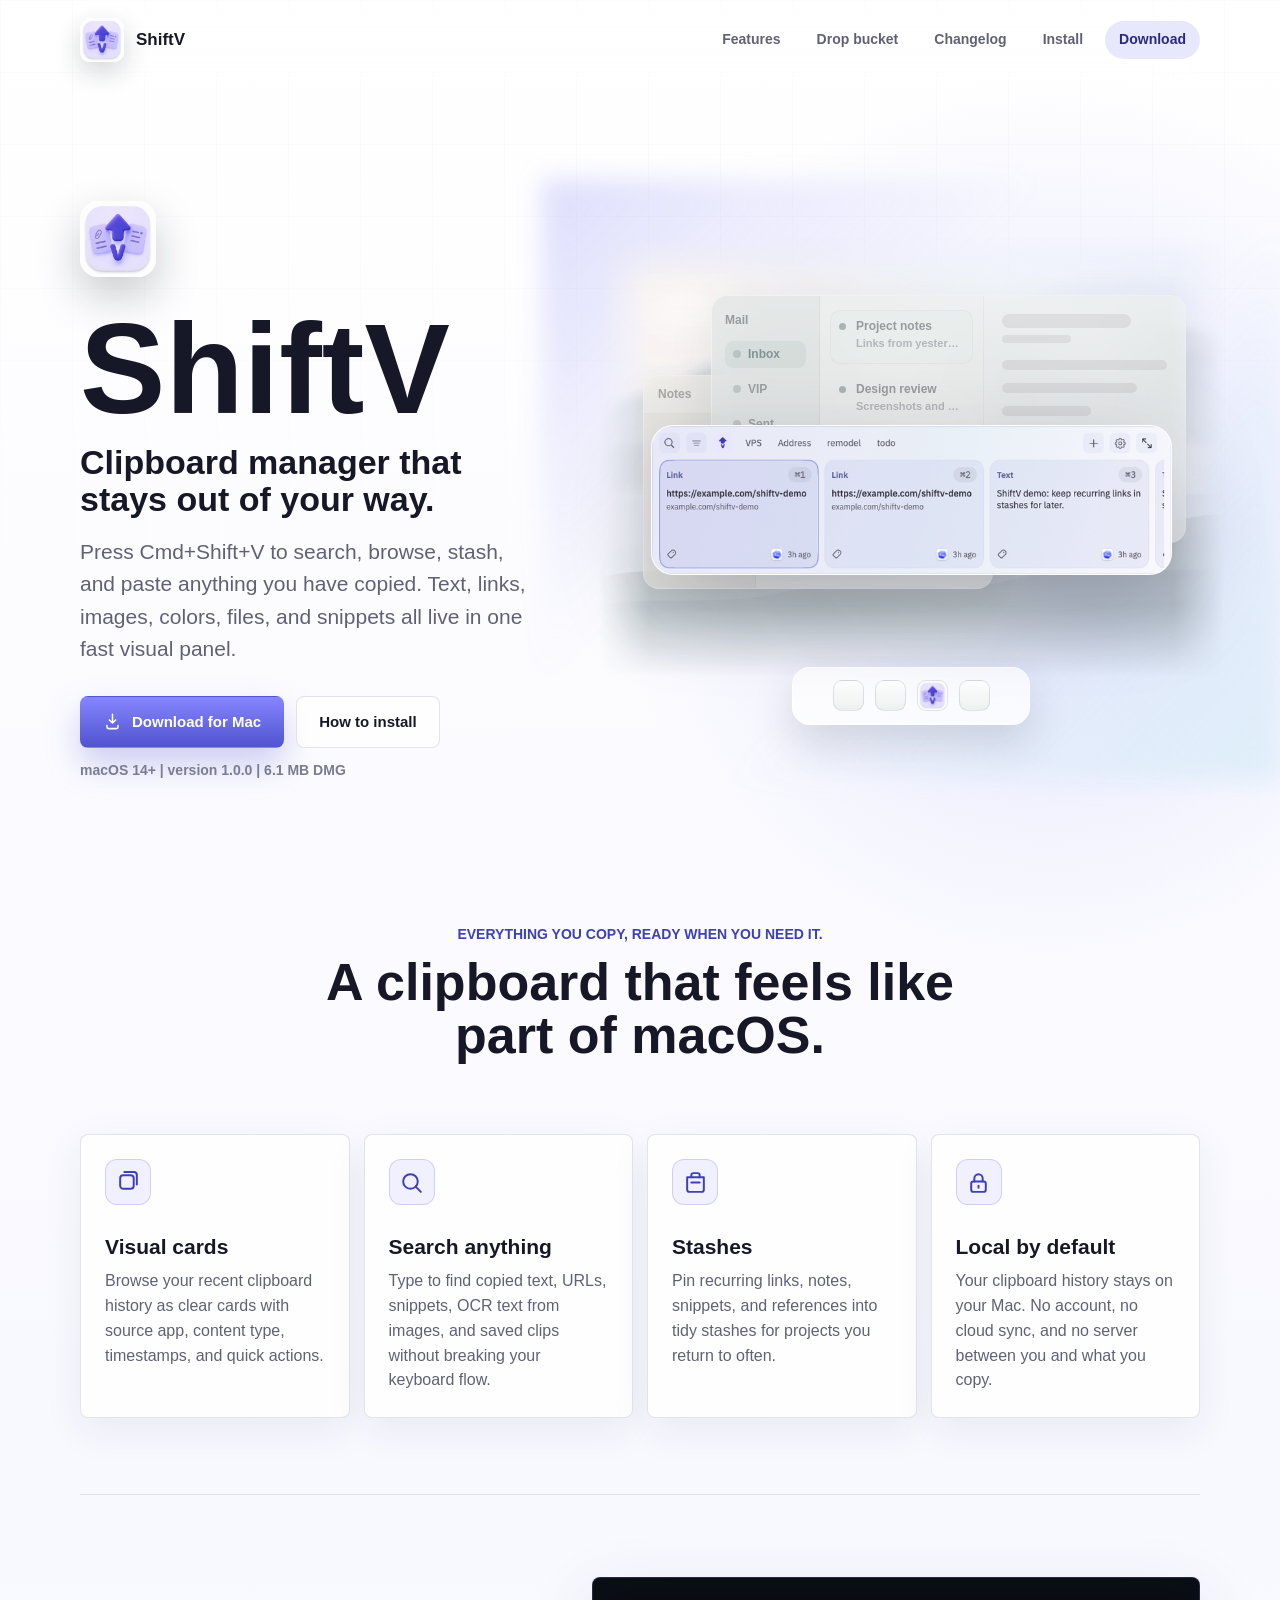
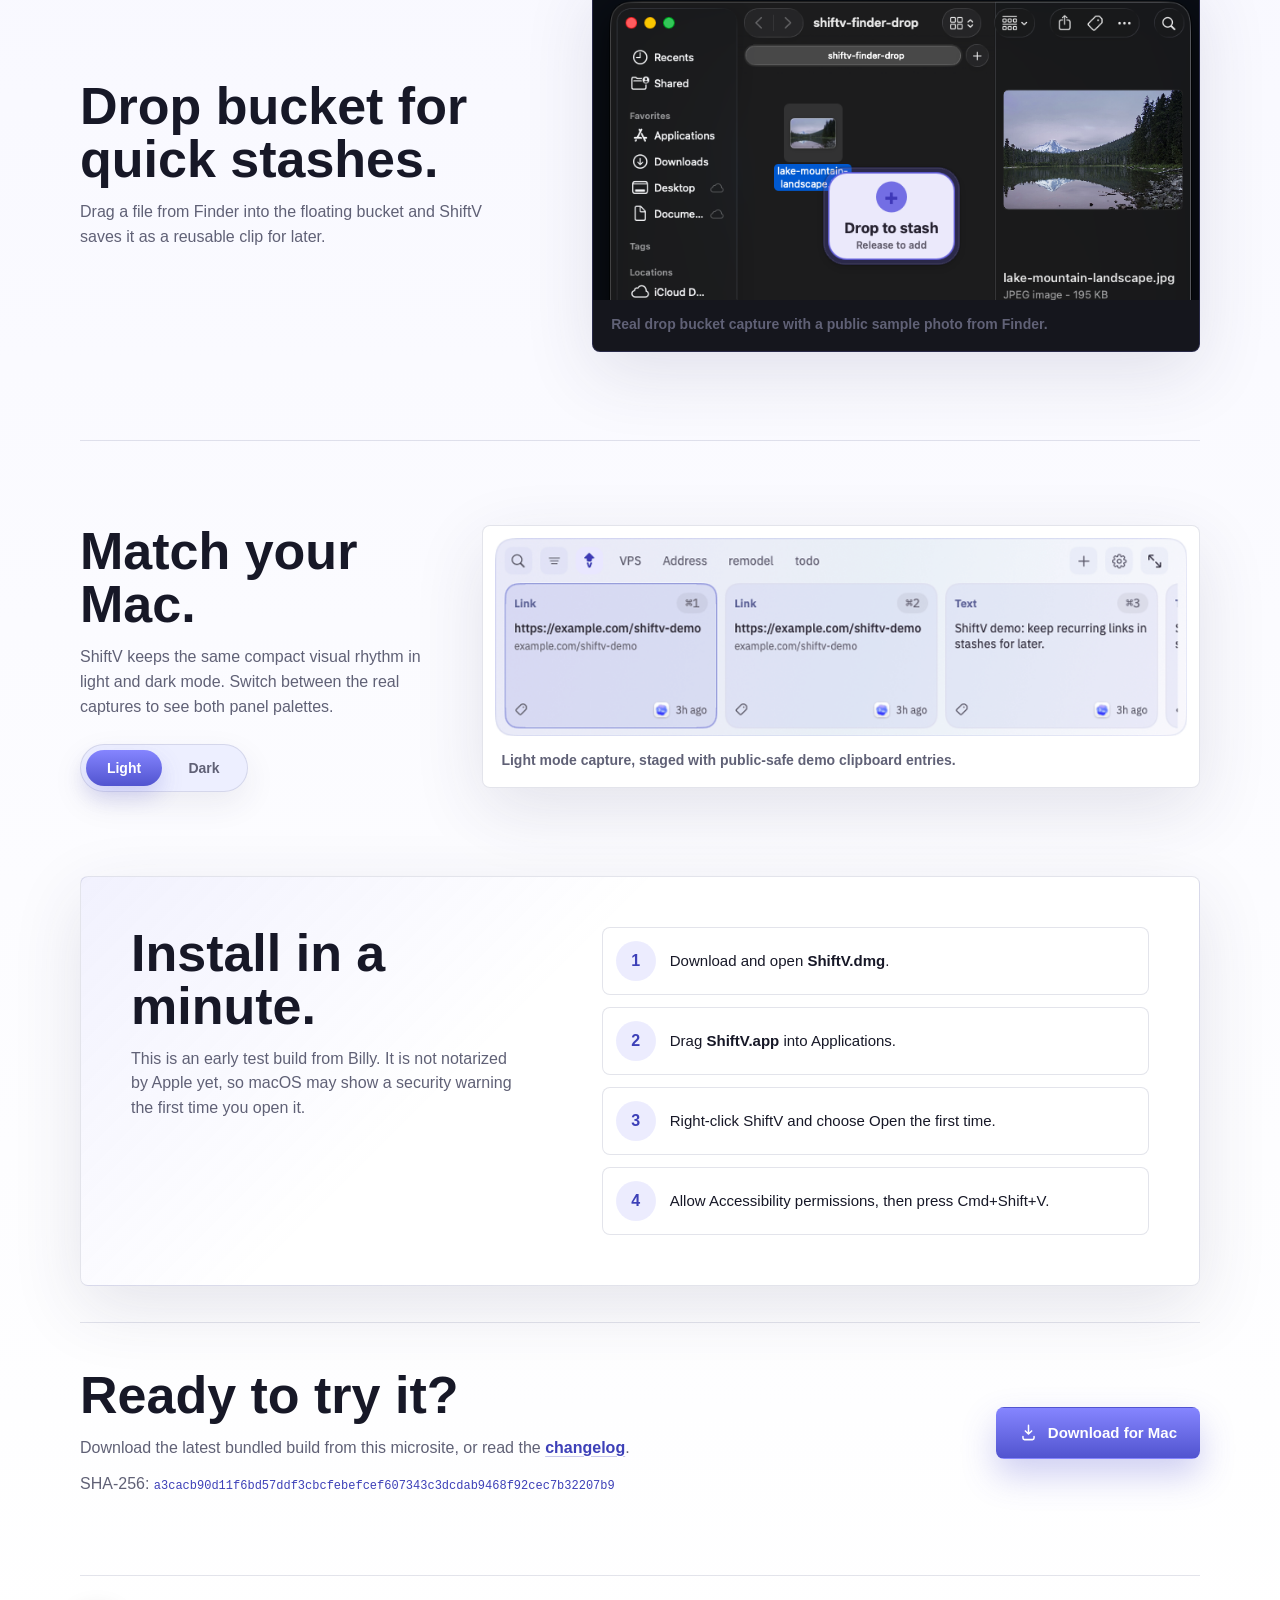
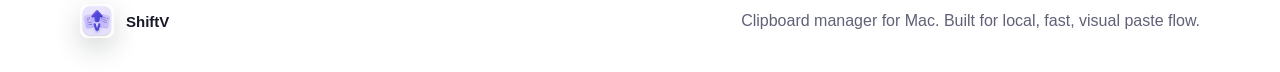
==== commit de2cd0e1: "Publish Sparkle appcast" ====
--- a/index.html
+++ b/index.html
@@ -55,7 +55,7 @@
             </a>
             <a class="button secondary" href="#install">How to install</a>
           </div>
-          <p class="download-meta">macOS 14+ | version 1.0.0 | 5.2 MB DMG</p>
+          <p class="download-meta">macOS 14+ | version 1.0.0 | 6.1 MB DMG</p>
         </div>
 
         <div class="hero-media" aria-label="ShiftV clipboard panel preview">
@@ -298,7 +298,7 @@
             <a class="inline-link" href="./changelog.html">changelog</a>.
           </p>
           <p class="checksum">
-            SHA-256: <code>23e02e010b2e131e2e384a1801a4a788fa28d4ae9b6aa8c4c0cb42e486fe47cf</code>
+            SHA-256: <code>a3cacb90d11f6bd57ddf3cbcfebefcef607343c3dcdab9468f92cec7b32207b9</code>
           </p>
         </div>
         <a class="button primary" href="./downloads/ShiftV.dmg" download>
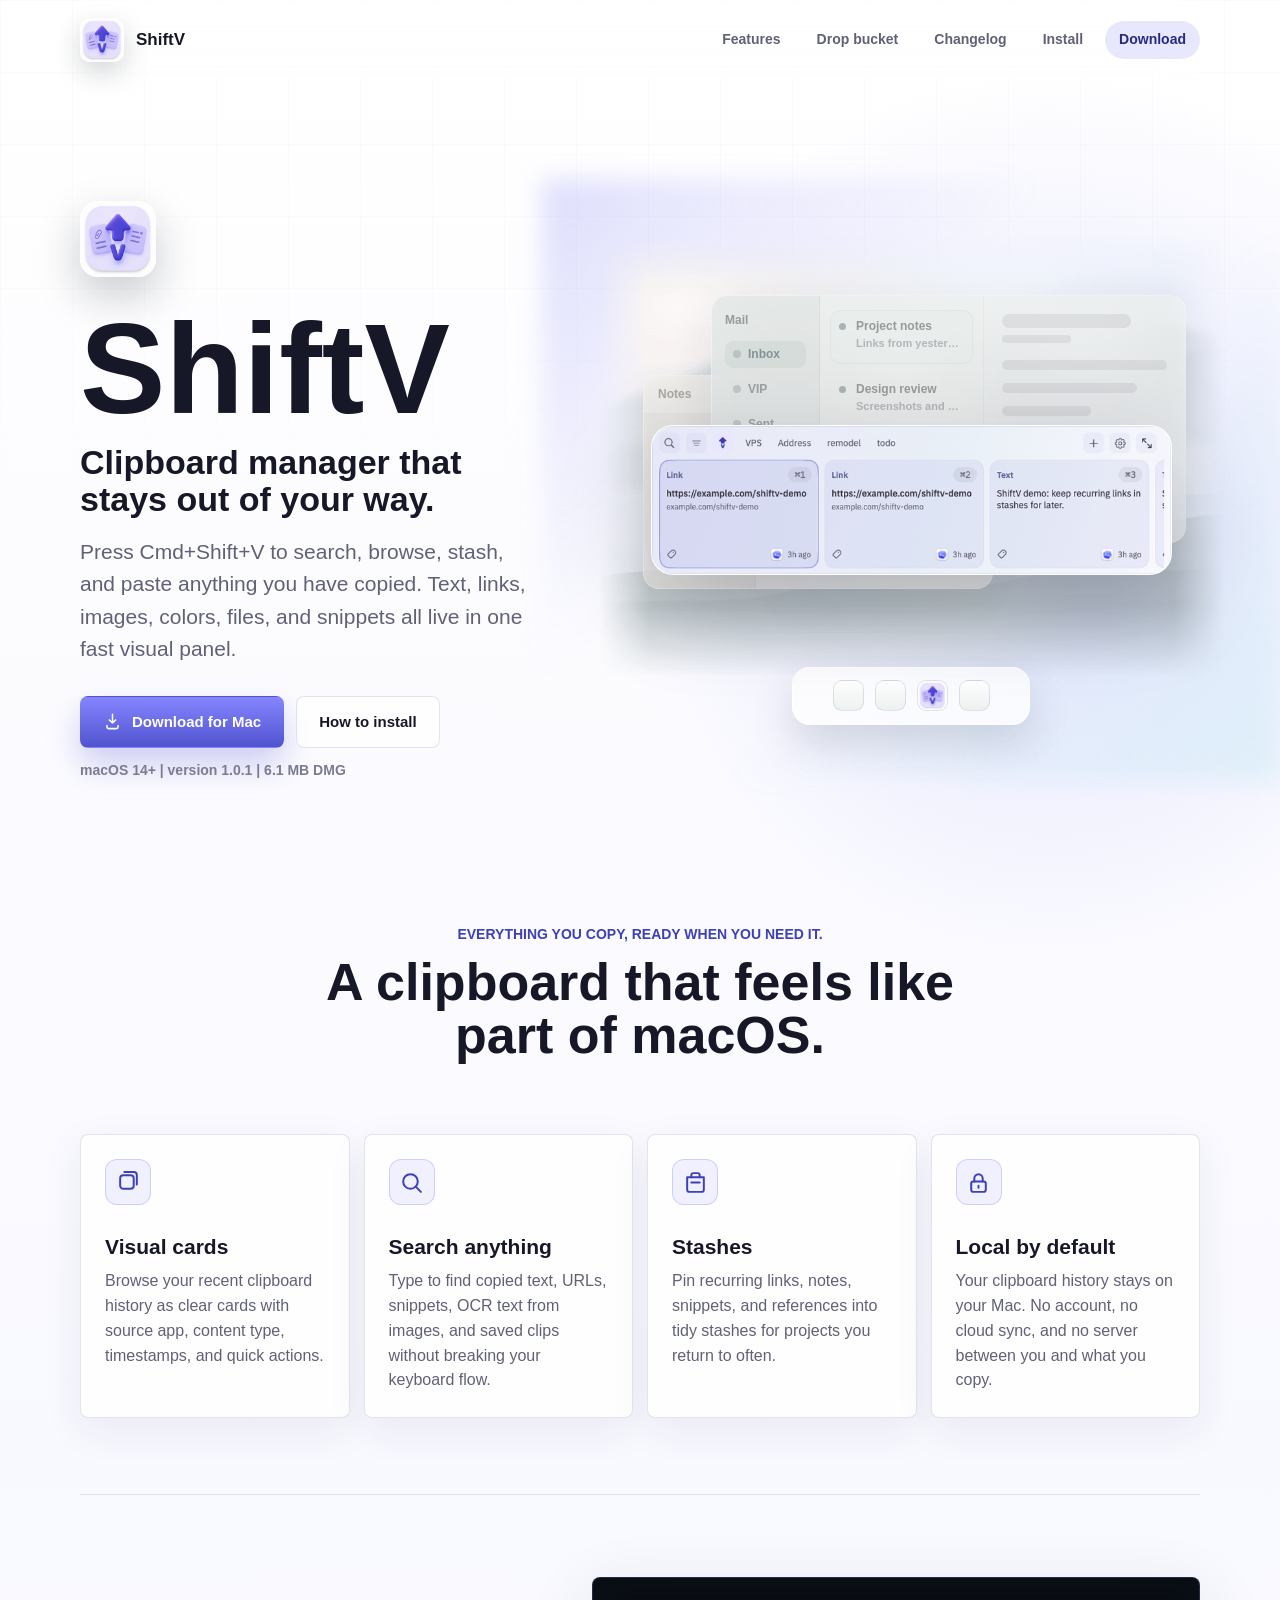
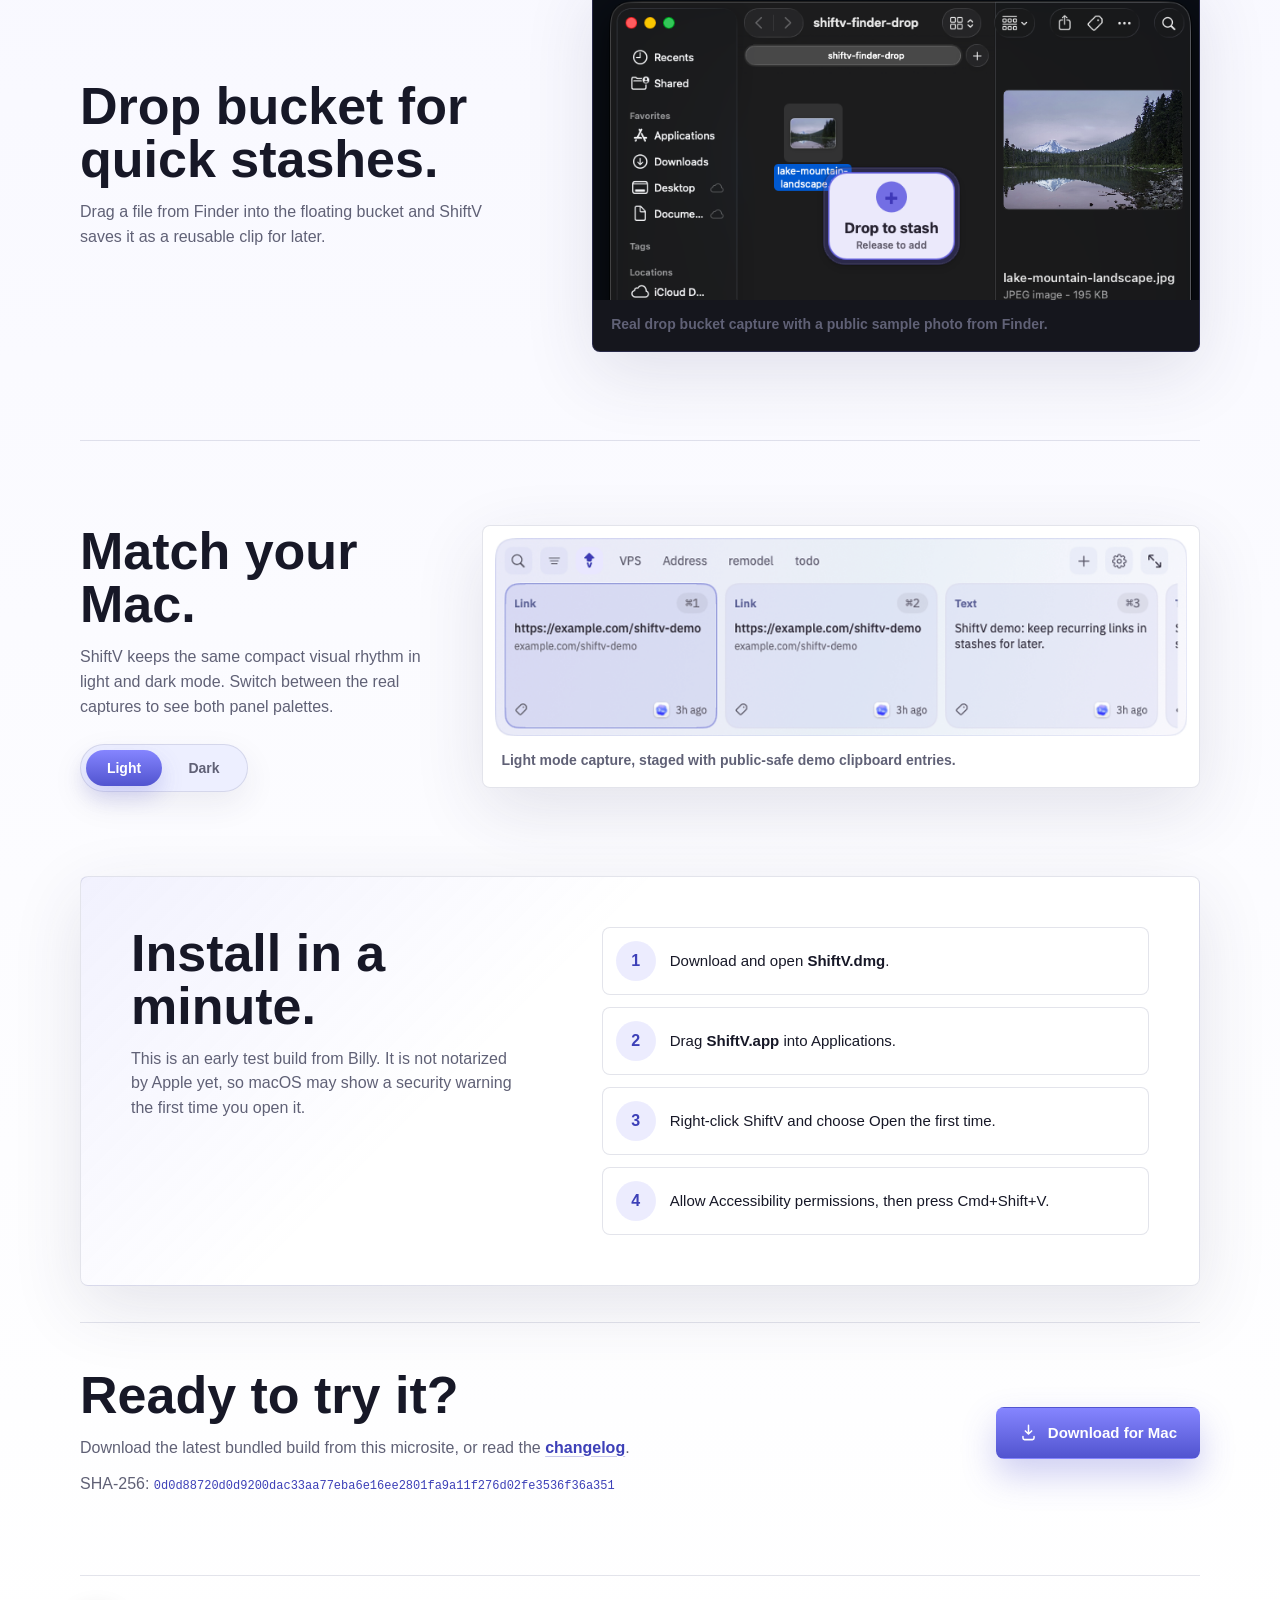
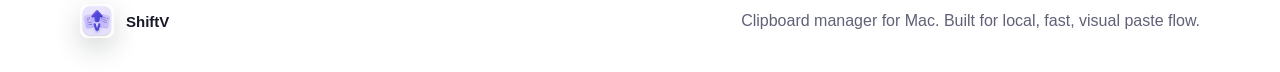
==== commit acc7d5ef: "Publish ShiftV 1.0.1" ====
--- a/index.html
+++ b/index.html
@@ -55,7 +55,7 @@
             </a>
             <a class="button secondary" href="#install">How to install</a>
           </div>
-          <p class="download-meta">macOS 14+ | version 1.0.0 | 6.1 MB DMG</p>
+          <p class="download-meta">macOS 14+ | version 1.0.1 | 6.1 MB DMG</p>
         </div>
 
         <div class="hero-media" aria-label="ShiftV clipboard panel preview">
@@ -298,7 +298,7 @@
             <a class="inline-link" href="./changelog.html">changelog</a>.
           </p>
           <p class="checksum">
-            SHA-256: <code>a3cacb90d11f6bd57ddf3cbcfebefcef607343c3dcdab9468f92cec7b32207b9</code>
+            SHA-256: <code>0d0d88720d0d9200dac33aa77eba6e16ee2801fa9a11f276d02fe3536f36a351</code>
           </p>
         </div>
         <a class="button primary" href="./downloads/ShiftV.dmg" download>
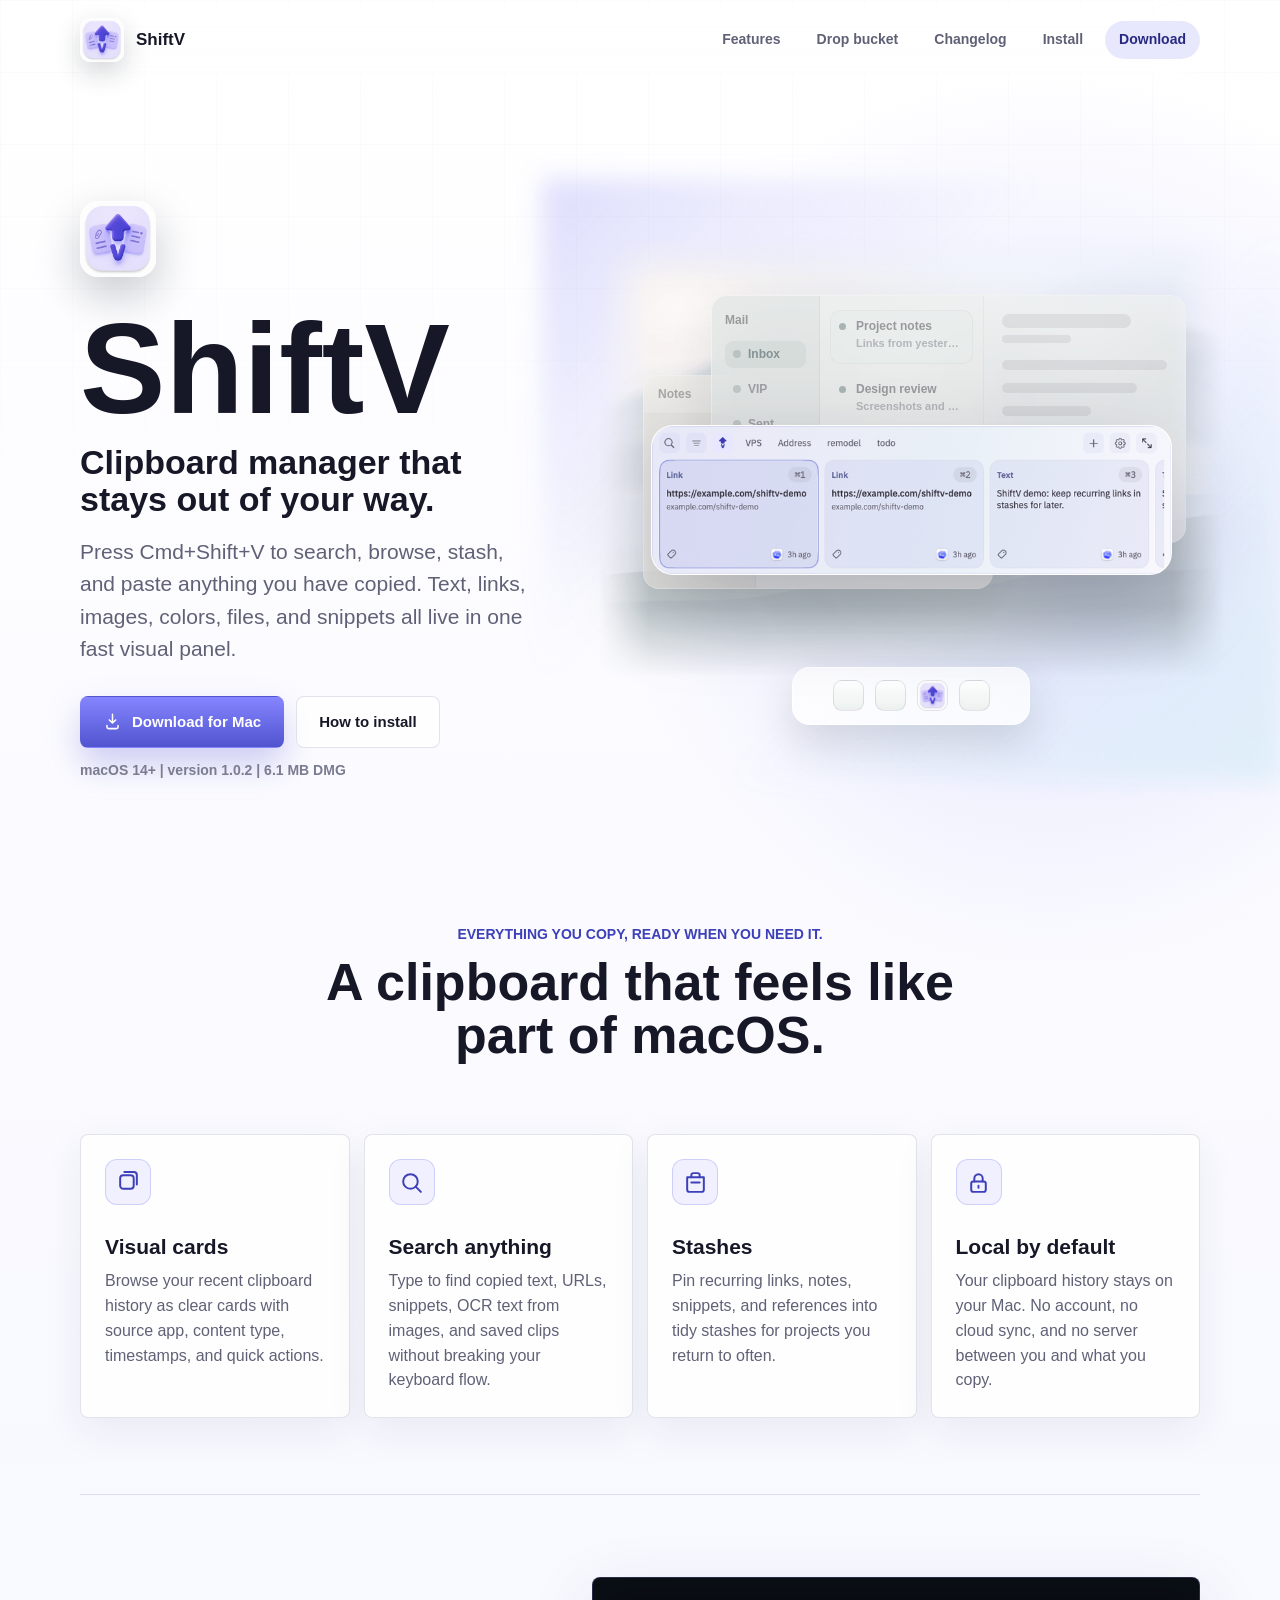
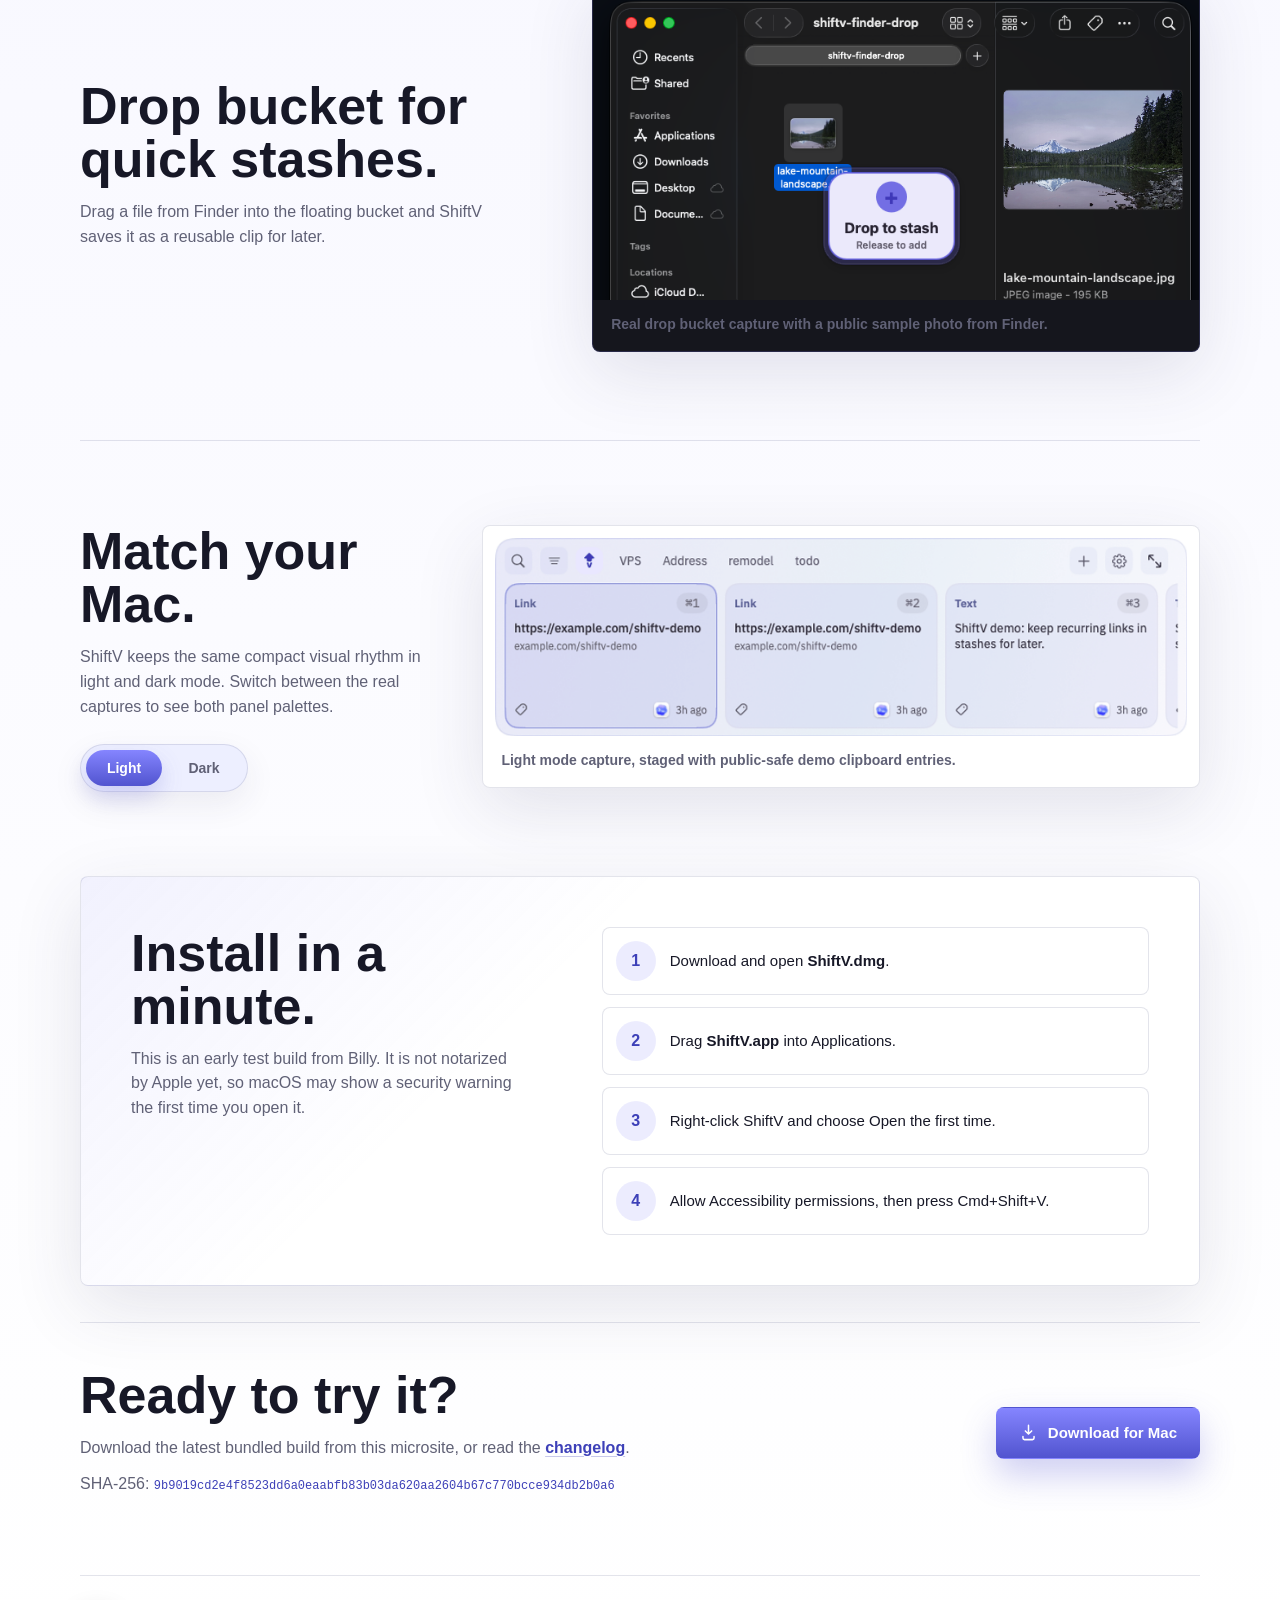
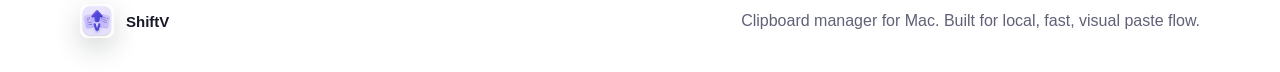
==== commit 2e9c5d3f: "Release ShiftV 1.0.2" ====
--- a/index.html
+++ b/index.html
@@ -55,7 +55,7 @@
             </a>
             <a class="button secondary" href="#install">How to install</a>
           </div>
-          <p class="download-meta">macOS 14+ | version 1.0.1 | 6.1 MB DMG</p>
+          <p class="download-meta">macOS 14+ | version 1.0.2 | 6.1 MB DMG</p>
         </div>
 
         <div class="hero-media" aria-label="ShiftV clipboard panel preview">
@@ -298,7 +298,7 @@
             <a class="inline-link" href="./changelog.html">changelog</a>.
           </p>
           <p class="checksum">
-            SHA-256: <code>0d0d88720d0d9200dac33aa77eba6e16ee2801fa9a11f276d02fe3536f36a351</code>
+              SHA-256: <code>9b9019cd2e4f8523dd6a0eaabfb83b03da620aa2604b67c770bcce934db2b0a6</code>
           </p>
         </div>
         <a class="button primary" href="./downloads/ShiftV.dmg" download>
